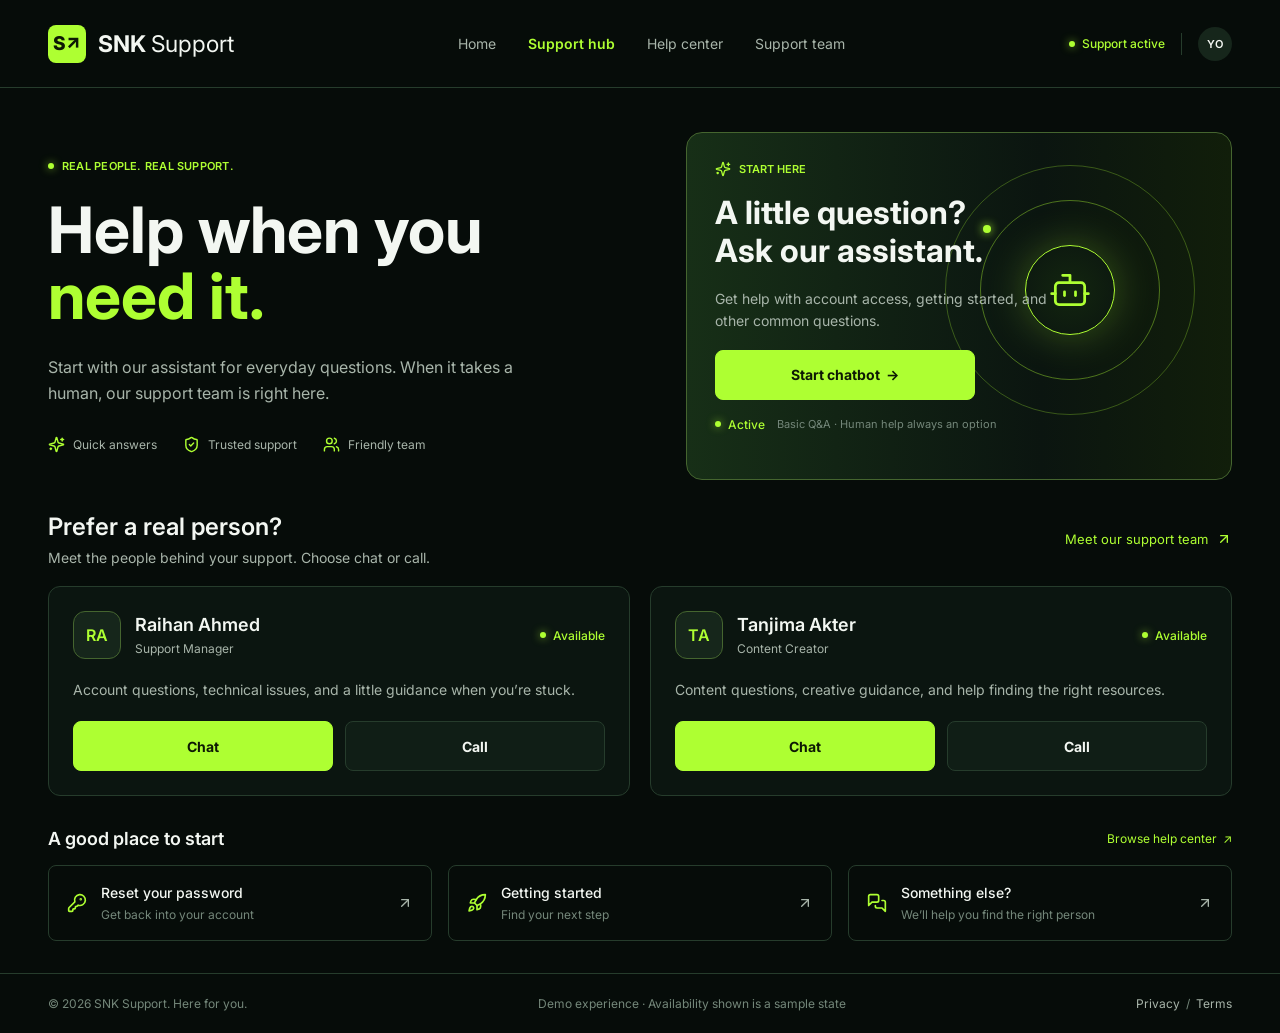
==== index.html @ 433d03e3 "Create index.html" ====
<!DOCTYPE html>
<html lang="en">
<head>
<meta charset="UTF-8">
<meta name="viewport" content="width=device-width, initial-scale=1">
<title>SNK Support · Help when you need it</title>
<meta name="description" content="SNK Support: quick answers from our assistant, real people when you need them.">
<link rel="icon" href="data:image/svg+xml,%3Csvg xmlns='http://www.w3.org/2000/svg' viewBox='0 0 100 100'%3E%3Crect width='100' height='100' rx='22' fill='%23aeff32'/%3E%3Ctext x='50' y='66' font-size='54' font-weight='800' text-anchor='middle' fill='%230d1904' font-family='Arial'%3ES%3C/text%3E%3C/svg%3E">
<link rel="preconnect" href="https://fonts.googleapis.com">
<link rel="preconnect" href="https://fonts.gstatic.com" crossorigin>
<link href="https://fonts.googleapis.com/css2?family=Inter:wght@400;500;600;700;800&display=swap" rel="stylesheet">

<style>
:root{
  --bg:#060c09; --panel:#0b1510; --panel2:#101e16; --avatar:#16261b;
  --line:#263c2c; --line-accent:#45652f; --lime:#aeff32; --lime-bg:#192d0c;
  --text:#f3f7f2; --muted:#a8b5aa; --dim:#74877a; --btn-text:#0d1904;
  --r-sm:8px; --r-md:12px;
}
*{box-sizing:border-box;margin:0;padding:0}
html{scroll-behavior:smooth}
body{background:var(--bg);color:var(--text);font-family:'Inter',system-ui,-apple-system,'Segoe UI',Roboto,sans-serif;-webkit-font-smoothing:antialiased;min-height:100vh;display:flex;flex-direction:column}
button{font:inherit;color:inherit;cursor:pointer;border:0;background:none}
a{color:inherit;text-decoration:none}
.icon{width:1em;height:1em;stroke:currentColor;fill:none;stroke-width:2;stroke-linecap:round;stroke-linejoin:round;flex-shrink:0}

/* ---------- Navigation ---------- */
.nav{height:88px;border-bottom:1px solid var(--line);display:flex;align-items:center;justify-content:space-between;padding:0 48px;gap:16px;position:sticky;top:0;background:var(--bg);z-index:20}
.brand{display:flex;align-items:center;gap:12px}
.brand-mark{width:38px;height:38px;border-radius:8px;background:var(--lime);color:var(--btn-text);font-weight:800;font-size:19px;display:flex;align-items:center;justify-content:center}
.brand-word{font-size:23px;font-weight:700;white-space:nowrap}
.brand-word span{font-weight:400}
.nav-links{display:flex;gap:32px;font-size:14px;color:var(--muted)}
.nav-links a{cursor:pointer;transition:color .15s}
.nav-links a:hover{color:var(--text)}
.nav-links a.active{color:var(--lime);font-weight:600}
.session{display:flex;align-items:center;gap:16px}
.status{display:inline-flex;align-items:center;gap:7px;color:var(--lime);font-size:12px;font-weight:500;white-space:nowrap}
.dot{width:6px;height:6px;border-radius:50%;background:var(--lime);box-shadow:0 0 8px rgba(174,255,50,.7);flex-shrink:0}
.divider-v{width:1px;height:22px;background:var(--line)}
.me{width:34px;height:34px;border-radius:50%;background:var(--avatar);font-size:11px;font-weight:600;display:flex;align-items:center;justify-content:center}

/* ---------- Layout ---------- */
main{flex:1}
.page{display:none}
.page.active{display:block;animation:fade .25s ease}
@keyframes fade{from{opacity:0;transform:translateY(6px)}to{opacity:1;transform:none}}
.wrap{padding:44px 48px 32px;max-width:1440px;margin:0 auto}
.wrap.tight{padding-top:32px}

/* ---------- Buttons ---------- */
.btn{height:50px;border-radius:var(--r-sm);border:1px solid var(--line);background:var(--panel2);color:var(--text);font-weight:700;font-size:14px;padding:0 16px;display:inline-flex;align-items:center;justify-content:center;gap:6px;transition:transform .12s,filter .15s,border-color .15s}
.btn:hover{filter:brightness(1.12);border-color:var(--line-accent)}
.btn:active{transform:scale(.98)}
.btn.primary{background:var(--lime);border-color:var(--lime);color:var(--btn-text)}
.btn.primary:hover{filter:brightness(1.06)}
.btn.sm{height:44px}
.btn.block{width:100%}

/* ---------- Hub ---------- */
.hero{display:flex;gap:48px;align-items:center}
.welcome{width:590px;flex-shrink:0;display:flex;flex-direction:column;gap:24px}
.eyebrow{display:flex;gap:8px;align-items:center;color:var(--lime);font-size:11px;font-weight:600;letter-spacing:.02em}
.headline{font-size:64px;font-weight:700;line-height:1.04}
.headline em{font-style:normal;color:var(--lime);display:block}
.lead{color:var(--muted);font-size:16px;line-height:1.65;max-width:520px}
.principles{display:flex;gap:26px;padding-top:6px;flex-wrap:wrap}
.principle{display:flex;align-items:center;gap:8px;color:var(--muted);font-size:12px}
.principle .icon{font-size:17px;color:var(--lime)}
.bot-card{flex:1;min-width:0;height:348px;border:1px solid var(--line-accent);border-radius:16px;padding:28px;position:relative;overflow:hidden;display:flex;flex-direction:column;gap:17px;background:linear-gradient(90deg,#172f17 0%,#0b1510 65%,#111e0a 100%)}
.bot-card>*:not(.orbit){position:relative;z-index:1}
.chip{display:flex;align-items:center;gap:8px;color:var(--lime);font-size:11px;font-weight:600}
.chip .icon{font-size:16px}
.bot-card h2{font-size:32px;line-height:1.2;font-weight:700;max-width:365px}
.bot-card p.d{color:var(--muted);font-size:14px;line-height:1.6;max-width:350px}
.bot-card .btn{width:260px}
.bot-status{display:flex;gap:12px;align-items:center;font-size:11px;color:var(--dim)}
.orbit{position:absolute;right:36px;top:32px;width:250px;height:250px;pointer-events:none}
.orbit i{position:absolute;border-radius:50%;border:1px solid rgba(174,255,50,.28)}
.orbit .h1{inset:0}
.orbit .h2{inset:35px;border-color:rgba(174,255,50,.4)}
.orbit .core{inset:80px;border:1.5px solid var(--lime);background:radial-gradient(circle,#13260f,#0b1510);box-shadow:0 0 40px rgba(174,255,50,.28);display:flex;align-items:center;justify-content:center;color:var(--lime);font-size:44px}
.orbit .sig{width:8px;height:8px;left:38px;top:60px;background:var(--lime);border:0;box-shadow:0 0 10px var(--lime);animation:pulse 2.4s infinite}
@keyframes pulse{50%{opacity:.35}}
.section{margin-top:32px;display:flex;flex-direction:column;gap:20px}
.sec-head{display:flex;justify-content:space-between;align-items:center;gap:12px;flex-wrap:wrap}
.sec-head h3{font-size:24px;font-weight:600}
.sec-head p{color:var(--muted);font-size:14px;margin-top:8px}
.link{color:var(--lime);font-size:13px;display:inline-flex;gap:8px;align-items:center;cursor:pointer}
.link:hover{text-decoration:underline}
.link .icon{font-size:16px}
.grid2{display:grid;grid-template-columns:1fr 1fr;gap:20px}
.card{background:var(--panel);border:1px solid var(--line);border-radius:var(--r-md)}
.hub-member{padding:24px;display:flex;flex-direction:column;gap:20px}
.m-id{display:flex;align-items:center;gap:14px}
.av{width:48px;height:48px;border-radius:12px;background:var(--avatar);border:1px solid var(--line-accent);color:var(--lime);font-weight:600;font-size:16px;display:flex;align-items:center;justify-content:center;flex-shrink:0}
.m-id .n{flex:1;min-width:0}
.m-id .n b{display:block;font-size:18px;font-weight:600}
.m-id .n span{display:block;color:var(--muted);font-size:12px;margin-top:6px}
.hub-member p{color:var(--muted);font-size:14px;line-height:1.6}
.two{display:flex;gap:12px}
.two .btn{flex:1}
.shortcuts{display:grid;grid-template-columns:repeat(3,1fr);gap:16px}
.shortcut{border:1px solid var(--line);border-radius:8px;padding:18px;display:flex;align-items:center;gap:14px;text-align:left;transition:border-color .15s,background .15s}
.shortcut:hover{border-color:var(--line-accent);background:var(--panel)}
.shortcut>.icon:first-child{font-size:20px;color:var(--lime)}
.shortcut .t{flex:1;min-width:0}
.shortcut .t b{display:block;font-size:14px;font-weight:500}
.shortcut .t span{display:block;color:var(--dim);font-size:12px;margin-top:6px}
.shortcut>.icon:last-child{font-size:16px;color:var(--muted)}

/* ---------- Workspace pages (chat / handoff) ---------- */
.page-head{display:flex;justify-content:space-between;align-items:center;gap:16px;flex-wrap:wrap;margin-bottom:24px}
.page-head h1{font-size:36px;font-weight:700}
.page-head p{color:var(--muted);font-size:14px;margin-top:10px}
.crumb{font-size:12px;color:var(--dim);display:flex;gap:10px}
.crumb b{font-weight:400;color:var(--lime)}
.crumb a{cursor:pointer}
.workspace{display:grid;grid-template-columns:228px minmax(0,1fr) 280px;gap:20px;align-items:start}
.side{height:690px;padding:20px;display:flex;flex-direction:column;gap:24px}
.back{display:flex;align-items:center;gap:9px;color:var(--muted);font-size:13px;cursor:pointer}
.back .icon{font-size:16px}
.back:hover{color:var(--text)}
.label{font-size:11px;color:var(--dim);letter-spacing:.02em}
.sess{display:flex;flex-direction:column;gap:14px}
.sel{background:var(--lime-bg);border:1px solid var(--line-accent);border-radius:8px;padding:14px;display:flex;flex-direction:column;gap:7px}
.sel b{font-size:14px;font-weight:600}
.sel span{color:var(--lime);font-size:12px}
.sess small{font-size:12px;color:var(--dim)}
.hr{height:1px;background:var(--line)}
.stages{display:flex;flex-direction:column;gap:20px}
.stage{display:flex;align-items:center;gap:12px}
.stage>.icon{font-size:20px;color:var(--lime)}
.stage b{display:block;font-size:13px;font-weight:400}
.stage span{display:block;font-size:11px;color:var(--dim);margin-top:5px}
.safe{margin-top:auto;display:flex;flex-direction:column;gap:10px}
.safe .icon{font-size:20px;color:var(--lime)}
.safe b{font-size:13px;font-weight:500}
.safe p{font-size:12px;line-height:1.6;color:var(--muted)}
.convo{height:690px;display:flex;flex-direction:column;overflow:hidden}
.c-head{height:76px;border-bottom:1px solid var(--line);display:flex;align-items:center;gap:12px;padding:0 24px;flex-shrink:0}
.c-av{width:40px;height:40px;border-radius:10px;background:var(--lime-bg);display:flex;align-items:center;justify-content:center;color:var(--lime);font-size:23px;flex-shrink:0}
.c-av.person{background:var(--avatar);border:1px solid var(--line-accent);border-radius:12px;font-size:13px;font-weight:600}
.c-id{flex:1;min-width:0}
.c-id b{display:block;font-size:16px;font-weight:600}
.c-id span{display:block;font-size:12px;color:var(--muted);margin-top:5px}
.c-head .btn{height:50px;width:80px}
.history{flex:1;overflow-y:auto;padding:24px;display:flex;flex-direction:column;gap:20px;scrollbar-width:thin;scrollbar-color:var(--line) transparent}
.day{text-align:center;font-size:11px;color:var(--dim)}
.row{display:flex;flex-direction:column;gap:7px;align-items:flex-start;animation:fade .25s ease}
.row.me-row{align-items:flex-end}
.meta{display:flex;gap:8px;font-size:11px}
.meta b{font-weight:600;color:var(--lime)}
.me-row .meta b{color:var(--muted)}
.meta span{color:var(--dim)}
.bubble{background:var(--panel2);padding:16px;border-radius:2px 12px 12px 12px;font-size:14px;line-height:1.65;max-width:530px;white-space:pre-line}
.me-row .bubble{background:var(--avatar);border-radius:12px 2px 12px 12px;max-width:420px}
.feedback{display:flex;align-items:center;gap:10px;font-size:12px;color:var(--dim);flex-wrap:wrap}
.thumb{border:1px solid var(--line);border-radius:6px;padding:6px 10px;display:inline-flex;gap:6px;align-items:center;color:var(--muted);font-size:11px;transition:border-color .15s,color .15s}
.thumb .icon{font-size:13px}
.thumb:hover,.thumb.on{border-color:var(--lime);color:var(--lime)}
.feedback .more{color:var(--lime);cursor:pointer}
.handoff-ok{background:var(--lime-bg);border:1px solid var(--line-accent);border-radius:8px;padding:12px;display:flex;align-items:center;gap:9px;color:var(--lime);font-size:12px;line-height:1.5}
.handoff-ok .icon{font-size:17px}
.handoff-ok span{flex:1}
.handoff-ok small{font-size:10px;color:var(--dim)}
.composer{border-top:1px solid var(--line);padding:20px;display:flex;flex-direction:column;gap:10px;flex-shrink:0}
.input{height:54px;background:var(--bg);border:1px solid var(--line);border-radius:8px;display:flex;align-items:center;gap:12px;padding:0 10px 0 14px;transition:border-color .15s}
.input:focus-within{border-color:var(--line-accent)}
.input>.icon{font-size:19px;color:var(--muted)}
.input input{flex:1;min-width:0;background:none;border:0;outline:0;color:var(--text);font:inherit;font-size:13px}
.input input::placeholder{color:var(--dim)}
.send{width:34px;height:34px;border-radius:6px;background:var(--lime);color:var(--btn-text);display:flex;align-items:center;justify-content:center;font-size:18px;transition:filter .15s}
.send:hover{filter:brightness(1.08)}
.composer small{font-size:11px;color:var(--dim)}
.rail{display:flex;flex-direction:column;gap:20px}
.panel{padding:22px;display:flex;flex-direction:column;gap:18px}
.panel h4{display:flex;align-items:center;gap:8px;font-size:16px;font-weight:600}
.panel h4 .icon{font-size:18px;color:var(--lime)}
.panel .sub{font-size:12px;line-height:1.6;color:var(--muted)}
.sq{background:var(--panel2);border:1px solid var(--line);border-radius:8px;padding:12px;display:flex;gap:10px;align-items:flex-start;font-size:12px;line-height:1.5;text-align:left;width:100%;transition:border-color .15s}
.sq:hover{border-color:var(--line-accent)}
.sq span{flex:1}
.sq .icon{font-size:14px;color:var(--lime);margin-top:2px}
.invite{background:var(--lime-bg);border-color:var(--line-accent);gap:16px}
.invite>.icon{font-size:24px;color:var(--lime)}
.invite h5{font-size:20px;font-weight:600;line-height:1.2}
.invite p{font-size:13px;line-height:1.6;color:var(--muted)}
.person-card{border-color:var(--line-accent)}
.pc-top{display:flex;justify-content:space-between;align-items:flex-start}
.pc-top .icon{font-size:16px;color:var(--lime)}
.av.big{width:60px;height:60px;font-size:20px}
.person-card h5{font-size:20px;font-weight:600}
.person-card .r{font-size:13px;color:var(--muted);margin-top:6px}
.note{font-size:11px;line-height:1.6;color:var(--dim)}
.ctx-item .label{margin-bottom:8px;display:block}
.ctx-item b{font-size:13px;font-weight:400}
.ctx-item p{font-size:12px;line-height:1.6;color:var(--muted)}

/* ---------- Team page ---------- */
.team-intro{display:flex;justify-content:space-between;gap:24px;align-items:center;flex-wrap:wrap}
.team-intro h1{font-size:36px;font-weight:700;margin:10px 0}
.team-intro p.s{font-size:14px;color:var(--muted)}
.web-opt{display:flex;flex-direction:column;align-items:flex-end;gap:8px}
.web-opt .btn{width:176px}
.route-bar{margin-top:24px;background:var(--panel);border:1px solid var(--line);border-radius:8px;min-height:62px;padding:12px 18px;display:flex;align-items:center;justify-content:space-between;gap:16px;flex-wrap:wrap}
.route{display:flex;align-items:center;gap:12px;font-size:13px;flex-wrap:wrap}
.route>.icon{font-size:22px;color:var(--lime)}
.route a{color:var(--lime);font-size:12px;cursor:pointer}
.route a:hover{text-decoration:underline}
.route-bar small{font-size:11px;color:var(--dim)}
.dir-head{display:flex;justify-content:space-between;align-items:center;gap:12px;flex-wrap:wrap;margin:32px 0 20px}
.dir-head h2{font-size:20px;font-weight:600;display:flex;align-items:center;gap:12px}
.count{background:var(--panel2);color:var(--muted);font-size:11px;font-weight:400;border-radius:8px;padding:4px 9px}
.dir-head small{font-size:12px;color:var(--dim)}
.team-grid{display:grid;grid-template-columns:repeat(3,1fr);gap:20px}
.tm{padding:20px;display:flex;flex-direction:column;gap:16px}
.tm-id{display:flex;align-items:center;gap:16px}
.crop{width:100px;height:104px;border-radius:8px;overflow:hidden;position:relative;flex-shrink:0;background:var(--avatar);border:1px solid var(--line-accent);display:flex;align-items:center;justify-content:center;color:var(--lime);font-size:26px;font-weight:600}
.crop img{position:absolute;max-width:none;object-fit:cover}
.tm-d{flex:1;min-width:0;display:flex;flex-direction:column;gap:8px}
.tm-d b{font-size:18px;font-weight:600}
.tm-d .r{font-size:13px;color:var(--muted);line-height:1.4}
.tm p.b{font-size:13px;line-height:1.6;color:var(--muted);min-height:63px}
.assist{background:var(--lime-bg);border-color:var(--line-accent);padding:24px}
.assist-top{display:flex;justify-content:space-between;align-items:center}
.assist-top>.icon{font-size:30px;color:var(--lime)}
.assist h3{font-size:24px;font-weight:600}
.assist p{font-size:13px;line-height:1.6;color:var(--muted)}
.assist .note{font-size:11px;line-height:1.5}

/* ---------- Footer & toast ---------- */
footer{border-top:1px solid var(--line);padding:22px 48px;display:flex;justify-content:space-between;gap:16px;flex-wrap:wrap;font-size:12px;color:var(--dim)}
footer a{color:var(--muted)}
.toast{position:fixed;left:50%;bottom:28px;transform:translate(-50%,20px);background:var(--panel2);border:1px solid var(--line-accent);color:var(--text);padding:12px 18px;border-radius:10px;font-size:13px;opacity:0;pointer-events:none;transition:.25s;z-index:50;max-width:92vw;text-align:center}
.toast.show{opacity:1;transform:translate(-50%,0)}

/* ---------- Responsive ---------- */
@media (max-width:1200px){
  .workspace{grid-template-columns:minmax(0,1fr) 280px}
  .workspace .side{display:none}
  .headline{font-size:54px}
  .welcome{width:50%}
}
@media (max-width:1000px){
  .nav,.wrap,footer{padding-left:24px;padding-right:24px}
  .nav-links{display:none}
  .hero{flex-direction:column;align-items:stretch}
  .welcome{width:100%}
  .bot-card{height:auto;min-height:348px}
  .grid2{grid-template-columns:1fr}
  .shortcuts{grid-template-columns:1fr}
  .workspace{grid-template-columns:1fr}
  .team-grid{grid-template-columns:1fr 1fr}
  footer{justify-content:center;text-align:center}
}
@media (max-width:700px){
  .nav{height:72px}
  .status.hide-s{display:none}
  .divider-v{display:none}
  .headline{font-size:42px}
  .bot-card h2{font-size:26px}
  .orbit{display:none}
  .bot-card .btn{width:100%}
  .page-head h1,.team-intro h1{font-size:28px}
  .team-grid{grid-template-columns:1fr}
  .convo{height:620px}
  .web-opt{align-items:flex-start}
  .bubble,.me-row .bubble{max-width:100%}
}
</style>
</head>
<body>

<!-- ============ ICON SPRITE (Lucide-style) ============ -->
<svg width="0" height="0" style="position:absolute" aria-hidden="true">
  <symbol id="i-sparkles" viewBox="0 0 24 24"><path d="M9.937 15.5A2 2 0 0 0 8.5 14.063l-6.135-1.582a.5.5 0 0 1 0-.962L8.5 9.936A2 2 0 0 0 9.937 8.5l1.582-6.135a.5.5 0 0 1 .963 0L14.063 8.5A2 2 0 0 0 15.5 9.937l6.135 1.581a.5.5 0 0 1 0 .964L15.5 14.063a2 2 0 0 0-1.437 1.437l-1.582 6.135a.5.5 0 0 1-.963 0z"/><path d="M20 3v4"/><path d="M22 5h-4"/><path d="M4 17v2"/><path d="M5 18H3"/></symbol>
  <symbol id="i-shield" viewBox="0 0 24 24"><path d="M20 13c0 5-3.5 7.5-7.66 8.95a1 1 0 0 1-.67-.01C7.5 20.5 4 18 4 13V6a1 1 0 0 1 1-1c2 0 4.5-1.2 6.24-2.72a1.17 1.17 0 0 1 1.52 0C14.51 3.81 17 5 19 5a1 1 0 0 1 1 1z"/><path d="m9 12 2 2 4-4"/></symbol>
  <symbol id="i-users" viewBox="0 0 24 24"><path d="M16 21v-2a4 4 0 0 0-4-4H6a4 4 0 0 0-4 4v2"/><circle cx="9" cy="7" r="4"/><path d="M22 21v-2a4 4 0 0 0-3-3.87"/><path d="M16 3.13a4 4 0 0 1 0 7.75"/></symbol>
  <symbol id="i-bot" viewBox="0 0 24 24"><path d="M12 8V4H8"/><rect width="16" height="12" x="4" y="8" rx="2"/><path d="M2 14h2"/><path d="M20 14h2"/><path d="M15 13v2"/><path d="M9 13v2"/></symbol>
  <symbol id="i-up-right" viewBox="0 0 24 24"><path d="M7 7h10v10"/><path d="M7 17 17 7"/></symbol>
  <symbol id="i-key" viewBox="0 0 24 24"><path d="M2.586 17.414A2 2 0 0 0 2 18.828V21a1 1 0 0 0 1 1h3a1 1 0 0 0 1-1v-1a1 1 0 0 1 1-1h1a1 1 0 0 0 1-1v-1a1 1 0 0 1 1-1h.172a2 2 0 0 0 1.414-.586l.814-.814a6.5 6.5 0 1 0-4-4z"/><circle cx="16.5" cy="7.5" r=".5" fill="currentColor"/></symbol>
  <symbol id="i-rocket" viewBox="0 0 24 24"><path d="M4.5 16.5c-1.5 1.26-2 5-2 5s3.74-.5 5-2c.71-.84.7-2.13-.09-2.91a2.18 2.18 0 0 0-2.91-.09z"/><path d="m12 15-3-3a22 22 0 0 1 2-3.95A12.88 12.88 0 0 1 22 2c0 2.72-.78 7.5-6 11a22.35 22.35 0 0 1-4 2z"/><path d="M9 12H4s.55-3.03 2-4c1.62-1.08 5 0 5 0"/><path d="M12 15v5s3.03-.55 4-2c1.08-1.62 0-5 0-5"/></symbol>
  <symbol id="i-msgs" viewBox="0 0 24 24"><path d="M14 9a2 2 0 0 1-2 2H6l-4 4V4a2 2 0 0 1 2-2h8a2 2 0 0 1 2 2z"/><path d="M18 9h2a2 2 0 0 1 2 2v11l-4-4h-6a2 2 0 0 1-2-2v-1"/></symbol>
  <symbol id="i-left" viewBox="0 0 24 24"><path d="m12 19-7-7 7-7"/><path d="M19 12H5"/></symbol>
  <symbol id="i-thumb" viewBox="0 0 24 24"><path d="M7 10v12"/><path d="M15 5.88 14 10h5.83a2 2 0 0 1 1.92 2.56l-2.33 8A2 2 0 0 1 17.5 22H4a2 2 0 0 1-2-2v-8a2 2 0 0 1 2-2h2.76a2 2 0 0 0 1.79-1.11L12 2a3.13 3.13 0 0 1 3 3.88Z"/></symbol>
  <symbol id="i-clip" viewBox="0 0 24 24"><path d="m21.44 11.05-9.19 9.19a6 6 0 0 1-8.49-8.49l8.57-8.57A4 4 0 1 1 18 8.84l-8.59 8.57a2 2 0 0 1-2.83-2.83l8.49-8.48"/></symbol>
  <symbol id="i-up" viewBox="0 0 24 24"><path d="m5 12 7-7 7 7"/><path d="M12 19V5"/></symbol>
  <symbol id="i-headset" viewBox="0 0 24 24"><path d="M3 11h3a2 2 0 0 1 2 2v3a2 2 0 0 1-2 2H5a2 2 0 0 1-2-2v-5Zm0 0a9 9 0 1 1 18 0m0 0v5a2 2 0 0 1-2 2h-1a2 2 0 0 1-2-2v-3a2 2 0 0 1 2-2h3Z"/><path d="M21 16v2a4 4 0 0 1-4 4h-5"/></symbol>
  <symbol id="i-checks" viewBox="0 0 24 24"><path d="M18 6 7 17l-5-5"/><path d="m22 10-7.5 7.5L13 16"/></symbol>
  <symbol id="i-badge" viewBox="0 0 24 24"><path d="M3.85 8.62a4 4 0 0 1 4.78-4.77 4 4 0 0 1 6.74 0 4 4 0 0 1 4.78 4.78 4 4 0 0 1 0 6.74 4 4 0 0 1-4.77 4.78 4 4 0 0 1-6.75 0 4 4 0 0 1-4.78-4.77 4 4 0 0 1 0-6.76Z"/><path d="m9 12 2 2 4-4"/></symbol>
  <symbol id="i-clipboard" viewBox="0 0 24 24"><rect width="8" height="4" x="8" y="2" rx="1" ry="1"/><path d="M16 4h2a2 2 0 0 1 2 2v14a2 2 0 0 1-2 2H6a2 2 0 0 1-2-2V6a2 2 0 0 1 2-2h2"/><path d="m9 14 2 2 4-4"/></symbol>
</svg>

<!-- ============ NAVIGATION ============ -->
<header class="nav">
  <a class="brand" href="#hub" aria-label="SNK Support home">
    <div class="brand-mark">S↗</div>
    <div class="brand-word">SNK <span>Support</span></div>
  </a>
  <nav class="nav-links" aria-label="Main">
    <a href="#hub" data-nav="home">Home</a>
    <a href="#hub" data-nav="hub">Support hub</a>
    <a data-soon="Help center is coming soon">Help center</a>
    <a href="#team" data-nav="team">Support team</a>
  </nav>
  <div class="session">
    <span class="status hide-s"><i class="dot"></i>Support active</span>
    <div class="divider-v"></div>
    <div class="me" title="You">YO</div>
  </div>
</header>

<main>

<!-- ============ PAGE 1 · SUPPORT HUB ============ -->
<section class="page" id="page-hub">
  <div class="wrap">
    <div class="hero">
      <div class="welcome">
        <div class="eyebrow"><i class="dot"></i>REAL PEOPLE. REAL SUPPORT.</div>
        <h1 class="headline">Help when you <em>need it.</em></h1>
        <p class="lead">Start with our assistant for everyday questions. When it takes a human, our support team is right here.</p>
        <div class="principles">
          <div class="principle"><svg class="icon"><use href="#i-sparkles"/></svg>Quick answers</div>
          <div class="principle"><svg class="icon"><use href="#i-shield"/></svg>Trusted support</div>
          <div class="principle"><svg class="icon"><use href="#i-users"/></svg>Friendly team</div>
        </div>
      </div>

      <div class="bot-card">
        <div class="orbit"><i class="h1"></i><i class="h2"></i><i class="core"><svg class="icon" style="stroke-width:1.5"><use href="#i-bot"/></svg></i><i class="sig"></i></div>
        <div class="chip"><svg class="icon"><use href="#i-sparkles"/></svg>START HERE</div>
        <h2>A little question?<br>Ask our assistant.</h2>
        <p class="d">Get help with account access, getting started, and other common questions.</p>
        <button class="btn primary" data-go="chat">Start chatbot &nbsp;→</button>
        <div class="bot-status"><span class="status"><i class="dot"></i>Active</span><span>Basic Q&amp;A · Human help always an option</span></div>
      </div>
    </div>

    <div class="section">
      <div class="sec-head">
        <div><h3>Prefer a real person?</h3><p>Meet the people behind your support. Choose chat or call.</p></div>
        <a class="link" href="#team">Meet our support team <svg class="icon"><use href="#i-up-right"/></svg></a>
      </div>
      <div class="grid2" id="hub-members"></div>
    </div>

    <div class="section" style="gap:16px">
      <div class="sec-head">
        <h3 style="font-size:18px">A good place to start</h3>
        <a class="link" style="font-size:12px" data-soon="Help center is coming soon">Browse help center &nbsp;↗</a>
      </div>
      <div class="shortcuts">
        <button class="shortcut" data-ask="How do I reset my password?"><svg class="icon"><use href="#i-key"/></svg><div class="t"><b>Reset your password</b><span>Get back into your account</span></div><svg class="icon"><use href="#i-up-right"/></svg></button>
        <button class="shortcut" data-ask="How do I get started?"><svg class="icon"><use href="#i-rocket"/></svg><div class="t"><b>Getting started</b><span>Find your next step</span></div><svg class="icon"><use href="#i-up-right"/></svg></button>
        <button class="shortcut" data-human="raihan"><svg class="icon"><use href="#i-msgs"/></svg><div class="t"><b>Something else?</b><span>We’ll help you find the right person</span></div><svg class="icon"><use href="#i-up-right"/></svg></button>
      </div>
    </div>
  </div>
</section>

<!-- ============ PAGE 2 · CHATBOT Q&A ============ -->
<section class="page" id="page-chat">
  <div class="wrap tight">
    <div class="page-head">
      <div><h1>Let’s get you unstuck.</h1><p>Start with a question. Switch to a person whenever you need.</p></div>
      <div class="crumb"><a href="#hub">Support hub</a><span>/</span><b>Chatbot support</b></div>
    </div>
    <div class="workspace">
      <aside class="card side">
        <a class="back" href="#hub"><svg class="icon"><use href="#i-left"/></svg>Support hub</a>
        <div class="sess">
          <span class="label">YOUR CONVERSATION</span>
          <div class="sel"><b>Account access</b><span>SNK Assistant</span></div>
          <small>Session SNK-1042</small>
        </div>
        <div class="hr"></div>
        <div class="stages">
          <div class="stage"><svg class="icon"><use href="#i-bot"/></svg><div><b>Basic Q&amp;A</b><span>Active</span></div></div>
          <div class="stage"><svg class="icon" style="color:var(--muted)"><use href="#i-users"/></svg><div><b>Human support</b><span>When you need it</span></div></div>
        </div>
        <div class="safe"><svg class="icon"><use href="#i-shield"/></svg><b>A safe place to ask</b><p>Never share your password or verification codes in chat.</p></div>
      </aside>

      <div class="card convo">
        <div class="c-head">
          <div class="c-av"><svg class="icon"><use href="#i-bot"/></svg></div>
          <div class="c-id"><b>SNK Assistant</b><span>Basic Q&amp;A support</span></div>
          <span class="status"><i class="dot"></i>Active</span>
        </div>
        <div class="history" id="bot-history">
          <div class="day">Today · Sample conversation</div>
          <div class="row"><div class="meta"><b>SNK Assistant</b><span>10:24</span></div><div class="bubble">Hi! I can help with common SNK questions. What would you like to know?</div></div>
          <div class="row me-row"><div class="meta"><b>You</b><span>10:24</span></div><div class="bubble">How do I reset my password?</div></div>
          <div class="row"><div class="meta"><b>SNK Assistant</b><span>10:24</span></div><div class="bubble">On the sign-in page, select “Forgot password?”. Enter the email linked to your account, then open the reset link in your inbox.

Can’t find it? Check your spam folder and make sure you used the right email.</div></div>
          <div class="feedback" id="bot-feedback">Was this helpful?
            <button class="thumb" id="thumb-yes"><svg class="icon"><use href="#i-thumb"/></svg><span>Yes</span></button>
            <a class="more" data-human="raihan">I still need help →</a>
          </div>
        </div>
        <form class="composer" id="bot-form" autocomplete="off">
          <div class="input">
            <svg class="icon"><use href="#i-clip"/></svg>
            <input id="bot-input" type="text" placeholder="Ask a question about your account…" aria-label="Your question">
            <button class="send" type="submit" aria-label="Send"><svg class="icon"><use href="#i-up"/></svg></button>
          </div>
          <small>SNK Assistant answers common questions. For anything else, talk to a person.</small>
        </form>
      </div>

      <div class="rail">
        <div class="card panel">
          <h4><svg class="icon"><use href="#i-sparkles"/></svg>Common questions</h4>
          <p class="sub">Choose a question to keep going.</p>
          <button class="sq" data-q="How do I get started?"><span>How do I get started?</span><svg class="icon"><use href="#i-up-right"/></svg></button>
          <button class="sq" data-q="Where can I update my profile?"><span>Where can I update my profile?</span><svg class="icon"><use href="#i-up-right"/></svg></button>
          <button class="sq" data-q="How do I contact support?"><span>How do I contact support?</span><svg class="icon"><use href="#i-up-right"/></svg></button>
          <button class="sq" data-q="I didn’t get the reset email."><span>I didn’t get the reset email.</span><svg class="icon"><use href="#i-up-right"/></svg></button>
        </div>
        <div class="card panel invite">
          <svg class="icon"><use href="#i-headset"/></svg>
          <h5>Not the answer<br>you need?</h5>
          <p>A real person can pick up where this conversation leaves off.</p>
          <button class="btn primary block" data-human="raihan">Talk to a person &nbsp;→</button>
          <span class="status"><i class="dot"></i>Team available · sample</span>
        </div>
      </div>
    </div>
  </div>
</section>

<!-- ============ PAGE 3 · HUMAN HANDOFF ============ -->
<section class="page" id="page-handoff">
  <div class="wrap tight">
    <div class="page-head">
      <div><h1>A real person. Right here.</h1><p>Your question goes with you. No need to start over.</p></div>
      <div class="crumb"><a href="#hub">Support hub</a><span>/</span><b>Human support</b></div>
    </div>
    <div class="workspace">
      <aside class="card side">
        <a class="back" href="#hub"><svg class="icon"><use href="#i-left"/></svg>Support hub</a>
        <div class="sess">
          <span class="label">YOUR CONVERSATION</span>
          <div class="sel"><b>Account access</b><span>Human support</span></div>
          <small>Session SNK-1042</small>
        </div>
        <div class="hr"></div>
        <div class="stages">
          <div class="stage"><svg class="icon" style="color:var(--muted)"><use href="#i-bot"/></svg><div><b>Basic Q&amp;A</b><span>Completed</span></div></div>
          <div class="stage"><svg class="icon"><use href="#i-users"/></svg><div><b>Human support</b><span>Connected</span></div></div>
        </div>
        <div class="safe"><svg class="icon"><use href="#i-shield"/></svg><b>A safe place to ask</b><p>Never share your password or verification codes in chat.</p></div>
      </aside>

      <div class="card convo">
        <div class="c-head">
          <div class="c-av person" id="h-av">RA</div>
          <div class="c-id"><b id="h-name">Raihan Ahmed</b><span id="h-role">Support Manager</span></div>
          <span class="status"><i class="dot"></i>Chat active</span>
          <button class="btn" id="h-call-top">Call</button>
        </div>
        <div class="history" id="human-history">
          <div class="day">Today · Sample conversation</div>
          <div class="row me-row"><div class="meta"><b>You</b><span>10:26</span></div><div class="bubble">I no longer have access to my old email. How can I recover my account?</div></div>
          <div class="row"><div class="meta"><b>SNK Assistant</b><span>10:26</span></div><div class="bubble">This isn’t covered by my basic Q&amp;A. I’ll share our conversation with a support team member who can help.</div></div>
          <div class="handoff-ok"><svg class="icon"><use href="#i-checks"/></svg><span id="h-connected">Connected to Raihan · Conversation context shared</span><small>10:27</small></div>
          <div class="row"><div class="meta"><b id="h-name2">Raihan Ahmed</b><span>10:27</span></div><div class="bubble">Hi! I’ve read your question about the old email. Do you still have access to your account on any device? Please don’t send passwords or codes.</div></div>
        </div>
        <form class="composer" id="human-form" autocomplete="off">
          <div class="input">
            <svg class="icon"><use href="#i-clip"/></svg>
            <input id="human-input" type="text" placeholder="Message Raihan…" aria-label="Your message">
            <button class="send" type="submit" aria-label="Send"><svg class="icon"><use href="#i-up"/></svg></button>
          </div>
          <small id="h-shared">Your conversation context has been shared with Raihan.</small>
        </form>
      </div>

      <div class="rail">
        <div class="card panel person-card">
          <div class="pc-top"><span class="label">YOUR SUPPORT PERSON</span><svg class="icon"><use href="#i-badge"/></svg></div>
          <div class="av big" id="s-av">RA</div>
          <div><h5 id="s-name">Raihan Ahmed</h5><div class="r" id="s-role">Support Manager</div></div>
          <span class="status"><i class="dot"></i>Available · sample state</span>
          <div class="two">
            <button class="btn primary" id="s-chat">Chat</button>
            <button class="btn" id="s-call">Call</button>
          </div>
          <p class="note">Prefer to speak? Choose Call to continue with human support.</p>
        </div>
        <div class="card panel">
          <h4><svg class="icon"><use href="#i-clipboard"/></svg>Context carried over</h4>
          <div class="ctx-item"><span class="label">TOPIC</span><b>Account recovery</b></div>
          <div class="ctx-item"><span class="label">QUESTION</span><p>Recover account without access to the original email.</p></div>
          <div class="hr"></div>
          <p class="sub" id="s-shared">Outside basic Q&amp;A. The assistant shared the chat and your question with Raihan.</p>
          <a class="link" style="font-size:12px" id="s-earlier">View earlier messages &nbsp;↗</a>
        </div>
      </div>
    </div>
  </div>
</section>

<!-- ============ PAGE 4 · SUPPORT TEAM ============ -->
<section class="page" id="page-team">
  <div class="wrap tight">
    <div class="team-intro">
      <div>
        <div class="crumb"><a href="#hub">Support hub</a><span>/</span><b>Support team</b></div>
        <h1>Meet your support team.</h1>
        <p class="s">Real people. The right expertise. Choose someone below and start with Chat or Call.</p>
      </div>
      <div class="web-opt">
        <button class="btn sm" id="visit-site">Visit website &nbsp;↗</button>
        <small class="note" id="site-note">Static option · Website link not set</small>
      </div>
    </div>

    <div class="route-bar">
      <div class="route"><svg class="icon"><use href="#i-bot"/></svg>Chatbot · Basic Q&amp;A <a data-go="chat">Start chatbot →</a></div>
      <div class="route"><svg class="icon"><use href="#i-headset"/></svg>Beyond basic Q&amp;A? <a data-human="raihan">Talk to available human support →</a></div>
      <small>Active / Available are sample states</small>
    </div>

    <div class="dir-head">
      <h2>Our support team <span class="count">5 members</span></h2>
      <small>Choose Chat for a message, or Call to speak with a person</small>
    </div>
    <div class="team-grid" id="team-grid"></div>
  </div>
</section>

</main>

<footer>
  <span>© 2026 SNK Support. Here for you.</span>
  <span>Demo experience · Availability shown is a sample state</span>
  <span><a href="#">Privacy</a> &nbsp;/&nbsp; <a href="#">Terms</a></span>
</footer>

<div class="toast" id="toast" role="status" aria-live="polite"></div>

<script>
/* =====================================================
   CONFIG — change these values to make buttons real
   ===================================================== */
const CONFIG = {
  websiteUrl: "",              // e.g. "https://your-website.com"  (empty = button shows a note)
  portraitImage: "team.png"    // team photo file placed next to index.html
};

/* Team data. Add a phone like "+8801XXXXXXXXX" to make "Call" open the dialer */
const MEMBERS = [
  {id:"shah",   first:"Shah",   name:"Shah Neil Khan",   init:"SK", role:"CEO & Founder | Developer", phone:"",
   blurb:"Leads the vision and builds the future. I'm here for technical support, product guidance, and your success.",
   crop:[1280,960,-588.8,-259.2]},
  {id:"nusrat", first:"Nusrat", name:"Nusrat Afsana",    init:"NA", role:"Partner & UI Designer", phone:"",
   blurb:"I create beautiful experiences. I'm here for design support, UI/UX advice and creative solutions.",
   crop:[1280,960,-854.4,-256.8]},
  {id:"sakhi",  first:"Sakhi",  name:"Sakhi Jahan Usha", init:"SU", role:"Co-Founder", phone:"",
   blurb:"Drives the growth and community. I'm here for your queries, guidance and long-term support.",
   crop:[1280,960,-1112,-259.2]},
  {id:"raihan", first:"Raihan", name:"Raihan Ahmed",     init:"RA", role:"Support Manager", phone:"",
   blurb:"Handles your issues, provides quick solutions, and makes sure you get the best support.",
   hub:"Account questions, technical issues, and a little guidance when you’re stuck.",
   crop:[1472,1104,-694.6,-656.88]},
  {id:"tanjima",first:"Tanjima",name:"Tanjima Akter",    init:"TA", role:"Content Creator", phone:"",
   blurb:"Creates content, shares updates, and keeps you informed. I'm here for your questions and suggestions.",
   hub:"Content questions, creative guidance, and help finding the right resources.",
   crop:[1472,1104,-1137.12,-656.88]}
];
const byId = id => MEMBERS.find(m => m.id === id) || MEMBERS[3];

/* Assistant answers (simple keyword FAQ) */
const FAQ = [
  {k:["reset","password","forgot"], a:"On the sign-in page, select “Forgot password?”. Enter the email linked to your account, then open the reset link in your inbox.\n\nCan’t find it? Check your spam folder and make sure you used the right email."},
  {k:["started","start","begin","new"], a:"Welcome! Create or sign in to your account, complete your profile, then explore the dashboard. Tell me what you want to do first and I’ll point you to the next step."},
  {k:["profile","update","edit","name","photo"], a:"Open your account menu (top right), choose Profile, then edit your details and save. Changes appear right away."},
  {k:["contact","support","help","person","human"], a:"You can chat or call our team any time from the Support team page. Or tap “Talk to a person” and I’ll share this conversation so you don’t have to repeat yourself."},
  {k:["email","didn","receive","reset email","spam"], a:"Reset emails can take a few minutes. Check your spam or promotions folder, confirm the email address is correct, then request a new link."}
];
const FALLBACK = "That’s a bit outside my basic Q&A. A real person can help — tap “Talk to a person” and I’ll share this conversation with them.";

/* ---------- helpers ---------- */
const $  = (s, r=document) => r.querySelector(s);
const $$ = (s, r=document) => [...r.querySelectorAll(s)];
const icon = (id) => `<svg class="icon"><use href="#i-${id}"/></svg>`;
const esc = s => String(s).replace(/[&<>"']/g, c => ({'&':'&amp;','<':'&lt;','>':'&gt;','"':'&quot;',"'":'&#39;'}[c]));
const now = () => new Date().toLocaleTimeString([], {hour:"2-digit", minute:"2-digit", hour12:false});
let toastTimer;
function toast(msg){
  const t = $("#toast"); t.textContent = msg; t.classList.add("show");
  clearTimeout(toastTimer); toastTimer = setTimeout(() => t.classList.remove("show"), 2600);
}
function go(page, params){ location.hash = params ? `${page}?${params}` : page; }

/* ---------- Render members ---------- */
function renderHub(){
  $("#hub-members").innerHTML = [byId("raihan"), byId("tanjima")].map(m => `
    <div class="card hub-member">
      <div class="m-id">
        <div class="av">${m.init}</div>
        <div class="n"><b>${esc(m.name)}</b><span>${esc(m.role)}</span></div>
        <span class="status"><i class="dot"></i>Available</span>
      </div>
      <p>${esc(m.hub)}</p>
      <div class="two">
        <button class="btn primary" data-chat="${m.id}">Chat</button>
        <button class="btn" data-call="${m.id}">Call</button>
      </div>
    </div>`).join("");
}
function renderTeam(){
  const cards = MEMBERS.map(m => {
    const [w,h,l,t] = m.crop;
    return `
    <div class="card tm">
      <div class="tm-id">
        <div class="crop">${m.init}
          <img src="${CONFIG.portraitImage}" alt="${esc(m.name)}" style="width:${w}px;height:${h}px;left:${l}px;top:${t}px" onerror="this.remove()">
        </div>
        <div class="tm-d">
          <b>${esc(m.name)}</b>
          <span class="r">${esc(m.role)}</span>
          <span class="status"><i class="dot"></i>Available</span>
        </div>
      </div>
      <p class="b">${esc(m.blurb)}</p>
      <div class="two">
        <button class="btn primary sm" data-chat="${m.id}">Chat</button>
        <button class="btn sm" data-call="${m.id}">Call</button>
      </div>
    </div>`;
  }).join("");
  const assistant = `
    <div class="card assist panel" style="gap:16px">
      <div class="assist-top">${icon("bot")}<span class="status"><i class="dot"></i>Active</span></div>
      <h3>Not sure who to ask?</h3>
      <p>Start with SNK Assistant for basic Q&amp;A. If your question isn’t covered, continue with an available person from the team.</p>
      <button class="btn primary sm block" data-go="chat">Start chatbot &nbsp;→</button>
      <span class="note">Never share passwords or verification codes.</span>
    </div>`;
  $("#team-grid").innerHTML = cards + assistant;
}

/* ---------- Call ---------- */
function callMember(id){
  const m = byId(id);
  if (m.phone) { location.href = "tel:" + m.phone; }
  else toast(`Calling ${m.first} is a demo. Add a phone number in the CONFIG section.`);
}

/* ---------- Human handoff page ---------- */
let currentMember = "raihan";
function setMember(id){
  currentMember = id;
  const m = byId(id);
  $("#h-av").textContent = m.init;       $("#s-av").textContent = m.init;
  $("#h-name").textContent = m.name;     $("#s-name").textContent = m.name;
  $("#h-name2").textContent = m.name;
  $("#h-role").textContent = m.role;     $("#s-role").textContent = m.role;
  $("#h-connected").textContent = `Connected to ${m.first} · Conversation context shared`;
  $("#h-shared").textContent = `Your conversation context has been shared with ${m.first}.`;
  $("#s-shared").textContent = `Outside basic Q&A. The assistant shared the chat and your question with ${m.first}.`;
  $("#human-input").placeholder = `Message ${m.first}…`;
}

/* ---------- Chat engine ---------- */
function addRow(box, who, text, mine, beforeEl){
  const row = document.createElement("div");
  row.className = "row" + (mine ? " me-row" : "");
  row.innerHTML = `<div class="meta"><b>${esc(who)}</b><span>${now()}</span></div><div class="bubble">${esc(text)}</div>`;
  beforeEl ? box.insertBefore(row, beforeEl) : box.appendChild(row);
  box.scrollTop = box.scrollHeight;
}
function botAnswer(q){
  const s = q.toLowerCase();
  const hit = FAQ.find(f => f.k.some(w => s.includes(w)));
  return hit ? hit.a : FALLBACK;
}
function askBot(q){
  q = q.trim(); if (!q) return;
  const box = $("#bot-history"), fb = $("#bot-feedback");
  addRow(box, "You", q, true, fb);
  setTimeout(() => addRow(box, "SNK Assistant", botAnswer(q), false, fb), 600);
}
function askHuman(msg){
  msg = msg.trim(); if (!msg) return;
  const m = byId(currentMember), box = $("#human-history");
  addRow(box, "You", msg, true);
  setTimeout(() => addRow(box, m.name, "Thanks for the details. I’m looking into this now and will update you here in a moment.", false), 900);
}

/* ---------- Router ---------- */
function route(){
  const raw = (location.hash || "#hub").slice(1);
  const [name, query] = raw.split("?");
  const page = ["hub","chat","handoff","team"].includes(name) ? name : "hub";
  if (page === "handoff") setMember(new URLSearchParams(query || "").get("m") || currentMember);
  $$(".page").forEach(p => p.classList.toggle("active", p.id === "page-" + page));
  const navKey = page === "team" ? "team" : "hub";
  $$(".nav-links a[data-nav]").forEach(a => a.classList.toggle("active", a.dataset.nav === navKey));
  document.title = ({hub:"SNK Support · Support hub", chat:"SNK Support · Chatbot Q&A", handoff:"SNK Support · Human handoff", team:"SNK Support · Support team"})[page];
  window.scrollTo({top:0});
}

/* ---------- Events (one delegated listener) ---------- */
document.addEventListener("click", e => {
  const t = e.target.closest("[data-go],[data-human],[data-chat],[data-call],[data-ask],[data-q],[data-soon]");
  if (!t) return;
  if (t.dataset.go)    return go(t.dataset.go);
  if (t.dataset.human) return go("handoff", "m=" + t.dataset.human);
  if (t.dataset.chat)  return go("handoff", "m=" + t.dataset.chat);
  if (t.dataset.call)  return callMember(t.dataset.call);
  if (t.dataset.ask)   { go("chat"); setTimeout(() => askBot(t.dataset.ask), 350); return; }
  if (t.dataset.q)     return askBot(t.dataset.q);
  if (t.dataset.soon)  return toast(t.dataset.soon);
});
$("#bot-form").addEventListener("submit", e => { e.preventDefault(); const i = $("#bot-input"); askBot(i.value); i.value = ""; });
$("#human-form").addEventListener("submit", e => { e.preventDefault(); const i = $("#human-input"); askHuman(i.value); i.value = ""; });
$("#thumb-yes").addEventListener("click", e => { const b = e.currentTarget; b.classList.add("on"); b.querySelector("span").textContent = "Thanks!"; });
$("#h-call-top").addEventListener("click", () => callMember(currentMember));
$("#s-call").addEventListener("click", () => callMember(currentMember));
$("#s-chat").addEventListener("click", () => { $("#human-input").focus(); });
$("#s-earlier").addEventListener("click", () => { const h = $("#human-history"); h.scrollTop = 0; });
$("#visit-site").addEventListener("click", () => {
  if (CONFIG.websiteUrl) window.open(CONFIG.websiteUrl, "_blank", "noopener");
  else toast("Website link not set yet. Add it in the CONFIG section.");
});
if (CONFIG.websiteUrl) $("#site-note").textContent = "Opens our website in a new tab";

window.addEventListener("hashchange", route);
renderHub(); renderTeam(); route();
</script>
</body>
</html>
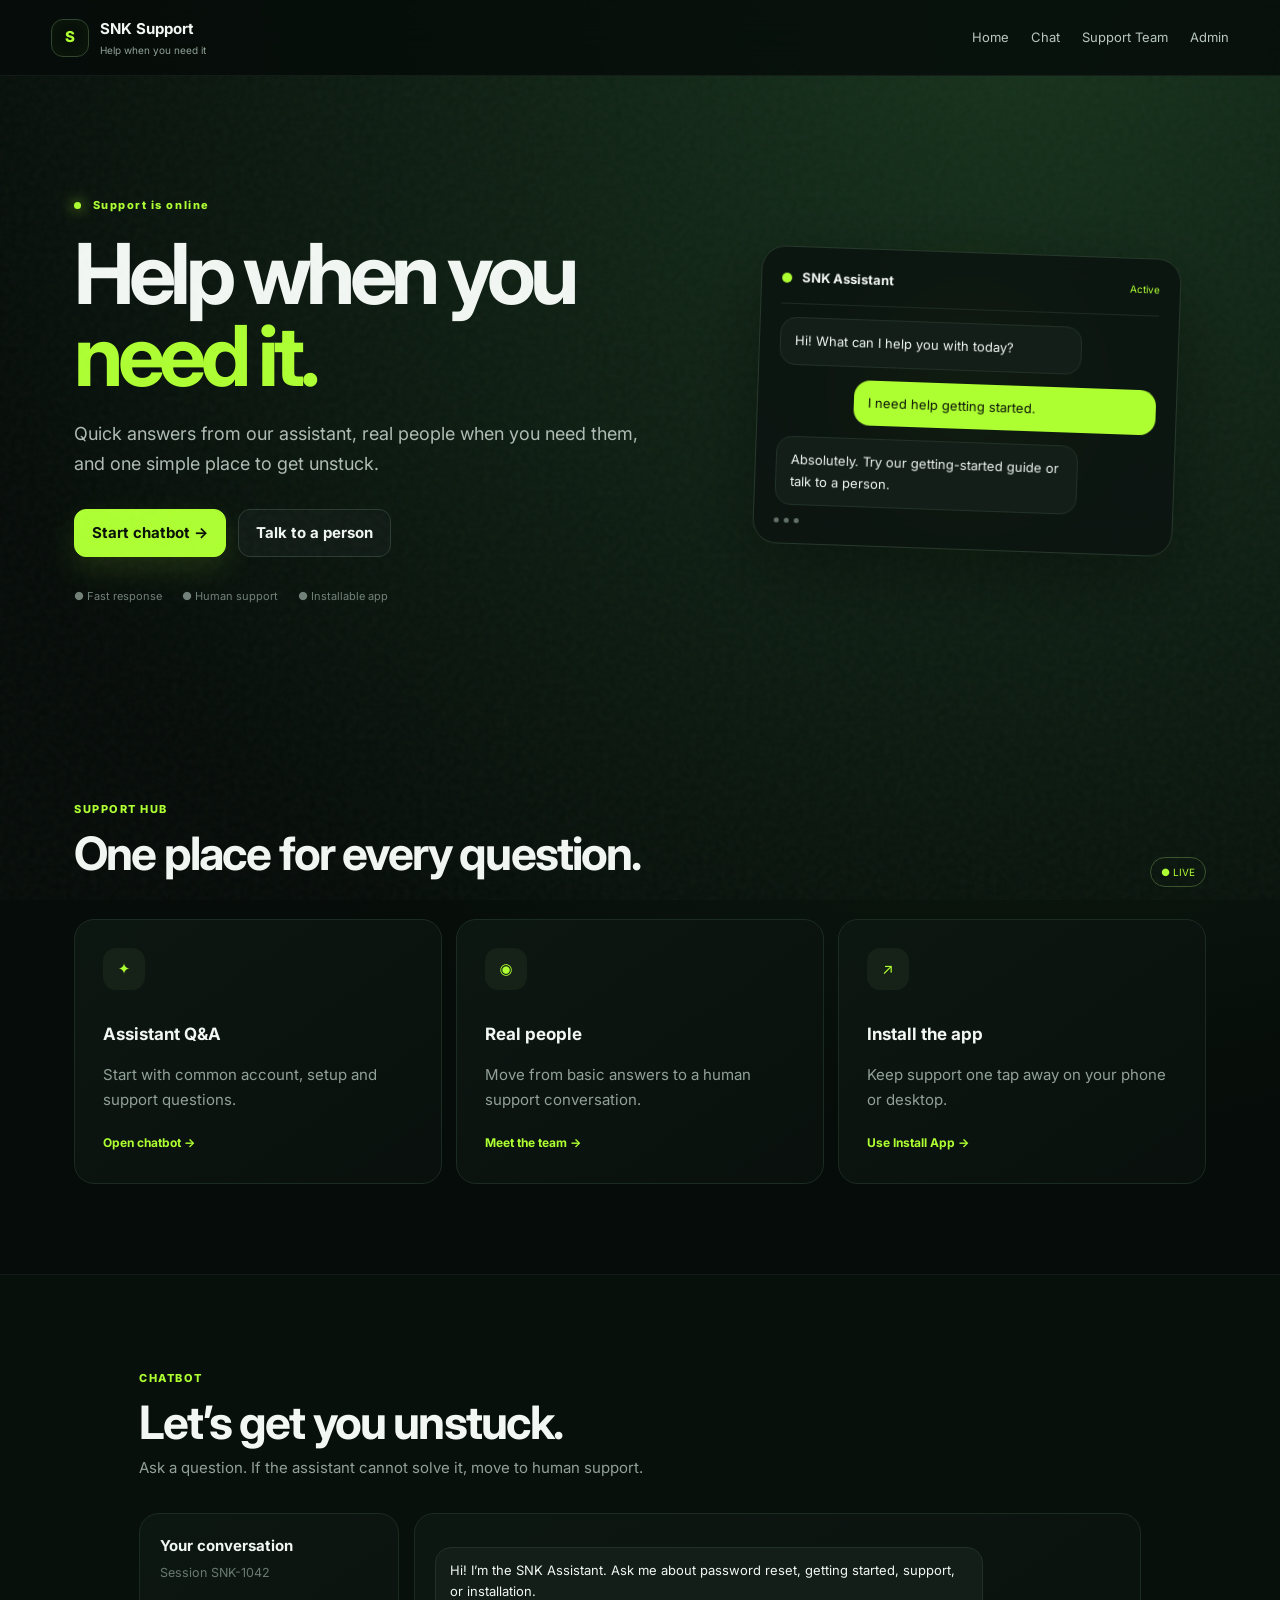
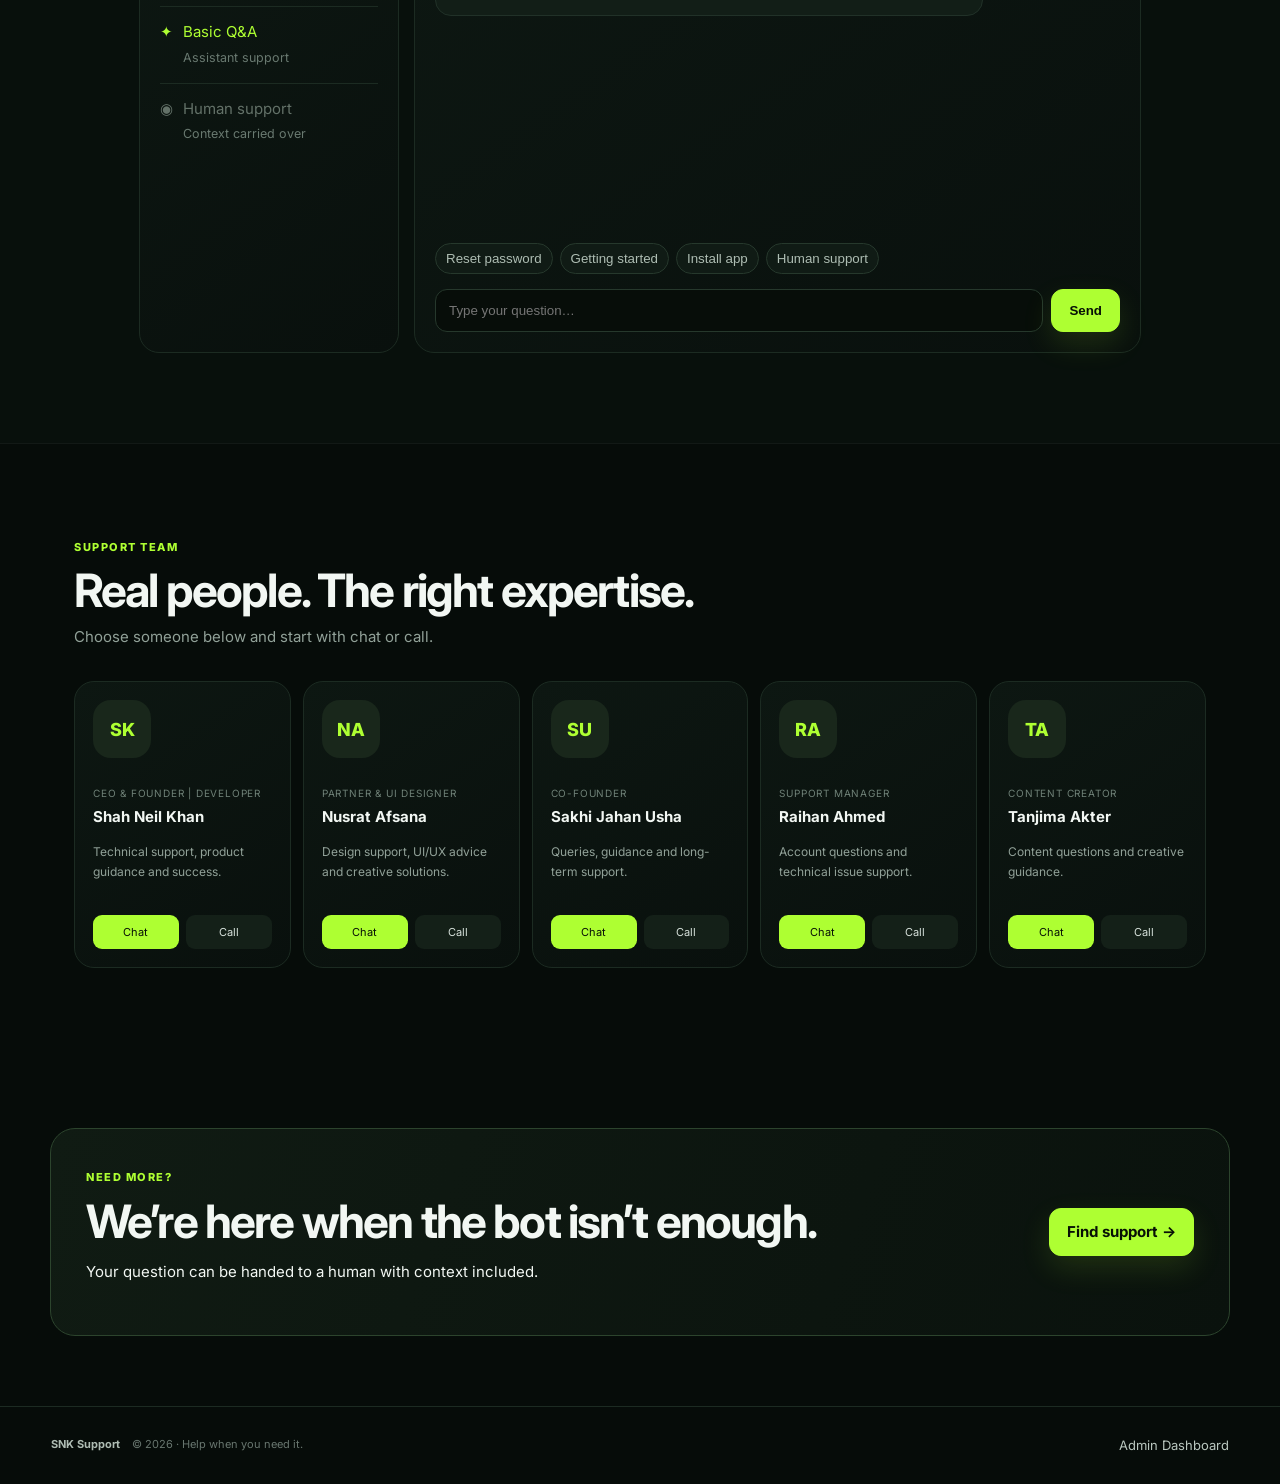
==== commit d8ee62bc: "Add files via upload" ====
--- a/index.html
+++ b/index.html
@@ -1,739 +1,23 @@
 <!DOCTYPE html>
 <html lang="en">
 <head>
-<meta charset="UTF-8">
-<meta name="viewport" content="width=device-width, initial-scale=1">
+<meta charset="UTF-8"><meta name="viewport" content="width=device-width,initial-scale=1">
+<meta name="theme-color" content="#060c09"><meta name="description" content="SNK Support — help when you need it.">
+<link rel="manifest" href="manifest.webmanifest"><link rel="icon" href="assets/icons/icon.svg">
 <title>SNK Support · Help when you need it</title>
-<meta name="description" content="SNK Support: quick answers from our assistant, real people when you need them.">
-<link rel="icon" href="data:image/svg+xml,%3Csvg xmlns='http://www.w3.org/2000/svg' viewBox='0 0 100 100'%3E%3Crect width='100' height='100' rx='22' fill='%23aeff32'/%3E%3Ctext x='50' y='66' font-size='54' font-weight='800' text-anchor='middle' fill='%230d1904' font-family='Arial'%3ES%3C/text%3E%3C/svg%3E">
-<link rel="preconnect" href="https://fonts.googleapis.com">
-<link rel="preconnect" href="https://fonts.gstatic.com" crossorigin>
-<link href="https://fonts.googleapis.com/css2?family=Inter:wght@400;500;600;700;800&display=swap" rel="stylesheet">
-
-<style>
-:root{
-  --bg:#060c09; --panel:#0b1510; --panel2:#101e16; --avatar:#16261b;
-  --line:#263c2c; --line-accent:#45652f; --lime:#aeff32; --lime-bg:#192d0c;
-  --text:#f3f7f2; --muted:#a8b5aa; --dim:#74877a; --btn-text:#0d1904;
-  --r-sm:8px; --r-md:12px;
-}
-*{box-sizing:border-box;margin:0;padding:0}
-html{scroll-behavior:smooth}
-body{background:var(--bg);color:var(--text);font-family:'Inter',system-ui,-apple-system,'Segoe UI',Roboto,sans-serif;-webkit-font-smoothing:antialiased;min-height:100vh;display:flex;flex-direction:column}
-button{font:inherit;color:inherit;cursor:pointer;border:0;background:none}
-a{color:inherit;text-decoration:none}
-.icon{width:1em;height:1em;stroke:currentColor;fill:none;stroke-width:2;stroke-linecap:round;stroke-linejoin:round;flex-shrink:0}
-
-/* ---------- Navigation ---------- */
-.nav{height:88px;border-bottom:1px solid var(--line);display:flex;align-items:center;justify-content:space-between;padding:0 48px;gap:16px;position:sticky;top:0;background:var(--bg);z-index:20}
-.brand{display:flex;align-items:center;gap:12px}
-.brand-mark{width:38px;height:38px;border-radius:8px;background:var(--lime);color:var(--btn-text);font-weight:800;font-size:19px;display:flex;align-items:center;justify-content:center}
-.brand-word{font-size:23px;font-weight:700;white-space:nowrap}
-.brand-word span{font-weight:400}
-.nav-links{display:flex;gap:32px;font-size:14px;color:var(--muted)}
-.nav-links a{cursor:pointer;transition:color .15s}
-.nav-links a:hover{color:var(--text)}
-.nav-links a.active{color:var(--lime);font-weight:600}
-.session{display:flex;align-items:center;gap:16px}
-.status{display:inline-flex;align-items:center;gap:7px;color:var(--lime);font-size:12px;font-weight:500;white-space:nowrap}
-.dot{width:6px;height:6px;border-radius:50%;background:var(--lime);box-shadow:0 0 8px rgba(174,255,50,.7);flex-shrink:0}
-.divider-v{width:1px;height:22px;background:var(--line)}
-.me{width:34px;height:34px;border-radius:50%;background:var(--avatar);font-size:11px;font-weight:600;display:flex;align-items:center;justify-content:center}
-
-/* ---------- Layout ---------- */
-main{flex:1}
-.page{display:none}
-.page.active{display:block;animation:fade .25s ease}
-@keyframes fade{from{opacity:0;transform:translateY(6px)}to{opacity:1;transform:none}}
-.wrap{padding:44px 48px 32px;max-width:1440px;margin:0 auto}
-.wrap.tight{padding-top:32px}
-
-/* ---------- Buttons ---------- */
-.btn{height:50px;border-radius:var(--r-sm);border:1px solid var(--line);background:var(--panel2);color:var(--text);font-weight:700;font-size:14px;padding:0 16px;display:inline-flex;align-items:center;justify-content:center;gap:6px;transition:transform .12s,filter .15s,border-color .15s}
-.btn:hover{filter:brightness(1.12);border-color:var(--line-accent)}
-.btn:active{transform:scale(.98)}
-.btn.primary{background:var(--lime);border-color:var(--lime);color:var(--btn-text)}
-.btn.primary:hover{filter:brightness(1.06)}
-.btn.sm{height:44px}
-.btn.block{width:100%}
-
-/* ---------- Hub ---------- */
-.hero{display:flex;gap:48px;align-items:center}
-.welcome{width:590px;flex-shrink:0;display:flex;flex-direction:column;gap:24px}
-.eyebrow{display:flex;gap:8px;align-items:center;color:var(--lime);font-size:11px;font-weight:600;letter-spacing:.02em}
-.headline{font-size:64px;font-weight:700;line-height:1.04}
-.headline em{font-style:normal;color:var(--lime);display:block}
-.lead{color:var(--muted);font-size:16px;line-height:1.65;max-width:520px}
-.principles{display:flex;gap:26px;padding-top:6px;flex-wrap:wrap}
-.principle{display:flex;align-items:center;gap:8px;color:var(--muted);font-size:12px}
-.principle .icon{font-size:17px;color:var(--lime)}
-.bot-card{flex:1;min-width:0;height:348px;border:1px solid var(--line-accent);border-radius:16px;padding:28px;position:relative;overflow:hidden;display:flex;flex-direction:column;gap:17px;background:linear-gradient(90deg,#172f17 0%,#0b1510 65%,#111e0a 100%)}
-.bot-card>*:not(.orbit){position:relative;z-index:1}
-.chip{display:flex;align-items:center;gap:8px;color:var(--lime);font-size:11px;font-weight:600}
-.chip .icon{font-size:16px}
-.bot-card h2{font-size:32px;line-height:1.2;font-weight:700;max-width:365px}
-.bot-card p.d{color:var(--muted);font-size:14px;line-height:1.6;max-width:350px}
-.bot-card .btn{width:260px}
-.bot-status{display:flex;gap:12px;align-items:center;font-size:11px;color:var(--dim)}
-.orbit{position:absolute;right:36px;top:32px;width:250px;height:250px;pointer-events:none}
-.orbit i{position:absolute;border-radius:50%;border:1px solid rgba(174,255,50,.28)}
-.orbit .h1{inset:0}
-.orbit .h2{inset:35px;border-color:rgba(174,255,50,.4)}
-.orbit .core{inset:80px;border:1.5px solid var(--lime);background:radial-gradient(circle,#13260f,#0b1510);box-shadow:0 0 40px rgba(174,255,50,.28);display:flex;align-items:center;justify-content:center;color:var(--lime);font-size:44px}
-.orbit .sig{width:8px;height:8px;left:38px;top:60px;background:var(--lime);border:0;box-shadow:0 0 10px var(--lime);animation:pulse 2.4s infinite}
-@keyframes pulse{50%{opacity:.35}}
-.section{margin-top:32px;display:flex;flex-direction:column;gap:20px}
-.sec-head{display:flex;justify-content:space-between;align-items:center;gap:12px;flex-wrap:wrap}
-.sec-head h3{font-size:24px;font-weight:600}
-.sec-head p{color:var(--muted);font-size:14px;margin-top:8px}
-.link{color:var(--lime);font-size:13px;display:inline-flex;gap:8px;align-items:center;cursor:pointer}
-.link:hover{text-decoration:underline}
-.link .icon{font-size:16px}
-.grid2{display:grid;grid-template-columns:1fr 1fr;gap:20px}
-.card{background:var(--panel);border:1px solid var(--line);border-radius:var(--r-md)}
-.hub-member{padding:24px;display:flex;flex-direction:column;gap:20px}
-.m-id{display:flex;align-items:center;gap:14px}
-.av{width:48px;height:48px;border-radius:12px;background:var(--avatar);border:1px solid var(--line-accent);color:var(--lime);font-weight:600;font-size:16px;display:flex;align-items:center;justify-content:center;flex-shrink:0}
-.m-id .n{flex:1;min-width:0}
-.m-id .n b{display:block;font-size:18px;font-weight:600}
-.m-id .n span{display:block;color:var(--muted);font-size:12px;margin-top:6px}
-.hub-member p{color:var(--muted);font-size:14px;line-height:1.6}
-.two{display:flex;gap:12px}
-.two .btn{flex:1}
-.shortcuts{display:grid;grid-template-columns:repeat(3,1fr);gap:16px}
-.shortcut{border:1px solid var(--line);border-radius:8px;padding:18px;display:flex;align-items:center;gap:14px;text-align:left;transition:border-color .15s,background .15s}
-.shortcut:hover{border-color:var(--line-accent);background:var(--panel)}
-.shortcut>.icon:first-child{font-size:20px;color:var(--lime)}
-.shortcut .t{flex:1;min-width:0}
-.shortcut .t b{display:block;font-size:14px;font-weight:500}
-.shortcut .t span{display:block;color:var(--dim);font-size:12px;margin-top:6px}
-.shortcut>.icon:last-child{font-size:16px;color:var(--muted)}
-
-/* ---------- Workspace pages (chat / handoff) ---------- */
-.page-head{display:flex;justify-content:space-between;align-items:center;gap:16px;flex-wrap:wrap;margin-bottom:24px}
-.page-head h1{font-size:36px;font-weight:700}
-.page-head p{color:var(--muted);font-size:14px;margin-top:10px}
-.crumb{font-size:12px;color:var(--dim);display:flex;gap:10px}
-.crumb b{font-weight:400;color:var(--lime)}
-.crumb a{cursor:pointer}
-.workspace{display:grid;grid-template-columns:228px minmax(0,1fr) 280px;gap:20px;align-items:start}
-.side{height:690px;padding:20px;display:flex;flex-direction:column;gap:24px}
-.back{display:flex;align-items:center;gap:9px;color:var(--muted);font-size:13px;cursor:pointer}
-.back .icon{font-size:16px}
-.back:hover{color:var(--text)}
-.label{font-size:11px;color:var(--dim);letter-spacing:.02em}
-.sess{display:flex;flex-direction:column;gap:14px}
-.sel{background:var(--lime-bg);border:1px solid var(--line-accent);border-radius:8px;padding:14px;display:flex;flex-direction:column;gap:7px}
-.sel b{font-size:14px;font-weight:600}
-.sel span{color:var(--lime);font-size:12px}
-.sess small{font-size:12px;color:var(--dim)}
-.hr{height:1px;background:var(--line)}
-.stages{display:flex;flex-direction:column;gap:20px}
-.stage{display:flex;align-items:center;gap:12px}
-.stage>.icon{font-size:20px;color:var(--lime)}
-.stage b{display:block;font-size:13px;font-weight:400}
-.stage span{display:block;font-size:11px;color:var(--dim);margin-top:5px}
-.safe{margin-top:auto;display:flex;flex-direction:column;gap:10px}
-.safe .icon{font-size:20px;color:var(--lime)}
-.safe b{font-size:13px;font-weight:500}
-.safe p{font-size:12px;line-height:1.6;color:var(--muted)}
-.convo{height:690px;display:flex;flex-direction:column;overflow:hidden}
-.c-head{height:76px;border-bottom:1px solid var(--line);display:flex;align-items:center;gap:12px;padding:0 24px;flex-shrink:0}
-.c-av{width:40px;height:40px;border-radius:10px;background:var(--lime-bg);display:flex;align-items:center;justify-content:center;color:var(--lime);font-size:23px;flex-shrink:0}
-.c-av.person{background:var(--avatar);border:1px solid var(--line-accent);border-radius:12px;font-size:13px;font-weight:600}
-.c-id{flex:1;min-width:0}
-.c-id b{display:block;font-size:16px;font-weight:600}
-.c-id span{display:block;font-size:12px;color:var(--muted);margin-top:5px}
-.c-head .btn{height:50px;width:80px}
-.history{flex:1;overflow-y:auto;padding:24px;display:flex;flex-direction:column;gap:20px;scrollbar-width:thin;scrollbar-color:var(--line) transparent}
-.day{text-align:center;font-size:11px;color:var(--dim)}
-.row{display:flex;flex-direction:column;gap:7px;align-items:flex-start;animation:fade .25s ease}
-.row.me-row{align-items:flex-end}
-.meta{display:flex;gap:8px;font-size:11px}
-.meta b{font-weight:600;color:var(--lime)}
-.me-row .meta b{color:var(--muted)}
-.meta span{color:var(--dim)}
-.bubble{background:var(--panel2);padding:16px;border-radius:2px 12px 12px 12px;font-size:14px;line-height:1.65;max-width:530px;white-space:pre-line}
-.me-row .bubble{background:var(--avatar);border-radius:12px 2px 12px 12px;max-width:420px}
-.feedback{display:flex;align-items:center;gap:10px;font-size:12px;color:var(--dim);flex-wrap:wrap}
-.thumb{border:1px solid var(--line);border-radius:6px;padding:6px 10px;display:inline-flex;gap:6px;align-items:center;color:var(--muted);font-size:11px;transition:border-color .15s,color .15s}
-.thumb .icon{font-size:13px}
-.thumb:hover,.thumb.on{border-color:var(--lime);color:var(--lime)}
-.feedback .more{color:var(--lime);cursor:pointer}
-.handoff-ok{background:var(--lime-bg);border:1px solid var(--line-accent);border-radius:8px;padding:12px;display:flex;align-items:center;gap:9px;color:var(--lime);font-size:12px;line-height:1.5}
-.handoff-ok .icon{font-size:17px}
-.handoff-ok span{flex:1}
-.handoff-ok small{font-size:10px;color:var(--dim)}
-.composer{border-top:1px solid var(--line);padding:20px;display:flex;flex-direction:column;gap:10px;flex-shrink:0}
-.input{height:54px;background:var(--bg);border:1px solid var(--line);border-radius:8px;display:flex;align-items:center;gap:12px;padding:0 10px 0 14px;transition:border-color .15s}
-.input:focus-within{border-color:var(--line-accent)}
-.input>.icon{font-size:19px;color:var(--muted)}
-.input input{flex:1;min-width:0;background:none;border:0;outline:0;color:var(--text);font:inherit;font-size:13px}
-.input input::placeholder{color:var(--dim)}
-.send{width:34px;height:34px;border-radius:6px;background:var(--lime);color:var(--btn-text);display:flex;align-items:center;justify-content:center;font-size:18px;transition:filter .15s}
-.send:hover{filter:brightness(1.08)}
-.composer small{font-size:11px;color:var(--dim)}
-.rail{display:flex;flex-direction:column;gap:20px}
-.panel{padding:22px;display:flex;flex-direction:column;gap:18px}
-.panel h4{display:flex;align-items:center;gap:8px;font-size:16px;font-weight:600}
-.panel h4 .icon{font-size:18px;color:var(--lime)}
-.panel .sub{font-size:12px;line-height:1.6;color:var(--muted)}
-.sq{background:var(--panel2);border:1px solid var(--line);border-radius:8px;padding:12px;display:flex;gap:10px;align-items:flex-start;font-size:12px;line-height:1.5;text-align:left;width:100%;transition:border-color .15s}
-.sq:hover{border-color:var(--line-accent)}
-.sq span{flex:1}
-.sq .icon{font-size:14px;color:var(--lime);margin-top:2px}
-.invite{background:var(--lime-bg);border-color:var(--line-accent);gap:16px}
-.invite>.icon{font-size:24px;color:var(--lime)}
-.invite h5{font-size:20px;font-weight:600;line-height:1.2}
-.invite p{font-size:13px;line-height:1.6;color:var(--muted)}
-.person-card{border-color:var(--line-accent)}
-.pc-top{display:flex;justify-content:space-between;align-items:flex-start}
-.pc-top .icon{font-size:16px;color:var(--lime)}
-.av.big{width:60px;height:60px;font-size:20px}
-.person-card h5{font-size:20px;font-weight:600}
-.person-card .r{font-size:13px;color:var(--muted);margin-top:6px}
-.note{font-size:11px;line-height:1.6;color:var(--dim)}
-.ctx-item .label{margin-bottom:8px;display:block}
-.ctx-item b{font-size:13px;font-weight:400}
-.ctx-item p{font-size:12px;line-height:1.6;color:var(--muted)}
-
-/* ---------- Team page ---------- */
-.team-intro{display:flex;justify-content:space-between;gap:24px;align-items:center;flex-wrap:wrap}
-.team-intro h1{font-size:36px;font-weight:700;margin:10px 0}
-.team-intro p.s{font-size:14px;color:var(--muted)}
-.web-opt{display:flex;flex-direction:column;align-items:flex-end;gap:8px}
-.web-opt .btn{width:176px}
-.route-bar{margin-top:24px;background:var(--panel);border:1px solid var(--line);border-radius:8px;min-height:62px;padding:12px 18px;display:flex;align-items:center;justify-content:space-between;gap:16px;flex-wrap:wrap}
-.route{display:flex;align-items:center;gap:12px;font-size:13px;flex-wrap:wrap}
-.route>.icon{font-size:22px;color:var(--lime)}
-.route a{color:var(--lime);font-size:12px;cursor:pointer}
-.route a:hover{text-decoration:underline}
-.route-bar small{font-size:11px;color:var(--dim)}
-.dir-head{display:flex;justify-content:space-between;align-items:center;gap:12px;flex-wrap:wrap;margin:32px 0 20px}
-.dir-head h2{font-size:20px;font-weight:600;display:flex;align-items:center;gap:12px}
-.count{background:var(--panel2);color:var(--muted);font-size:11px;font-weight:400;border-radius:8px;padding:4px 9px}
-.dir-head small{font-size:12px;color:var(--dim)}
-.team-grid{display:grid;grid-template-columns:repeat(3,1fr);gap:20px}
-.tm{padding:20px;display:flex;flex-direction:column;gap:16px}
-.tm-id{display:flex;align-items:center;gap:16px}
-.crop{width:100px;height:104px;border-radius:8px;overflow:hidden;position:relative;flex-shrink:0;background:var(--avatar);border:1px solid var(--line-accent);display:flex;align-items:center;justify-content:center;color:var(--lime);font-size:26px;font-weight:600}
-.crop img{position:absolute;max-width:none;object-fit:cover}
-.tm-d{flex:1;min-width:0;display:flex;flex-direction:column;gap:8px}
-.tm-d b{font-size:18px;font-weight:600}
-.tm-d .r{font-size:13px;color:var(--muted);line-height:1.4}
-.tm p.b{font-size:13px;line-height:1.6;color:var(--muted);min-height:63px}
-.assist{background:var(--lime-bg);border-color:var(--line-accent);padding:24px}
-.assist-top{display:flex;justify-content:space-between;align-items:center}
-.assist-top>.icon{font-size:30px;color:var(--lime)}
-.assist h3{font-size:24px;font-weight:600}
-.assist p{font-size:13px;line-height:1.6;color:var(--muted)}
-.assist .note{font-size:11px;line-height:1.5}
-
-/* ---------- Footer & toast ---------- */
-footer{border-top:1px solid var(--line);padding:22px 48px;display:flex;justify-content:space-between;gap:16px;flex-wrap:wrap;font-size:12px;color:var(--dim)}
-footer a{color:var(--muted)}
-.toast{position:fixed;left:50%;bottom:28px;transform:translate(-50%,20px);background:var(--panel2);border:1px solid var(--line-accent);color:var(--text);padding:12px 18px;border-radius:10px;font-size:13px;opacity:0;pointer-events:none;transition:.25s;z-index:50;max-width:92vw;text-align:center}
-.toast.show{opacity:1;transform:translate(-50%,0)}
-
-/* ---------- Responsive ---------- */
-@media (max-width:1200px){
-  .workspace{grid-template-columns:minmax(0,1fr) 280px}
-  .workspace .side{display:none}
-  .headline{font-size:54px}
-  .welcome{width:50%}
-}
-@media (max-width:1000px){
-  .nav,.wrap,footer{padding-left:24px;padding-right:24px}
-  .nav-links{display:none}
-  .hero{flex-direction:column;align-items:stretch}
-  .welcome{width:100%}
-  .bot-card{height:auto;min-height:348px}
-  .grid2{grid-template-columns:1fr}
-  .shortcuts{grid-template-columns:1fr}
-  .workspace{grid-template-columns:1fr}
-  .team-grid{grid-template-columns:1fr 1fr}
-  footer{justify-content:center;text-align:center}
-}
-@media (max-width:700px){
-  .nav{height:72px}
-  .status.hide-s{display:none}
-  .divider-v{display:none}
-  .headline{font-size:42px}
-  .bot-card h2{font-size:26px}
-  .orbit{display:none}
-  .bot-card .btn{width:100%}
-  .page-head h1,.team-intro h1{font-size:28px}
-  .team-grid{grid-template-columns:1fr}
-  .convo{height:620px}
-  .web-opt{align-items:flex-start}
-  .bubble,.me-row .bubble{max-width:100%}
-}
-</style>
+<link rel="preconnect" href="https://fonts.googleapis.com"><link rel="preconnect" href="https://fonts.gstatic.com" crossorigin><link href="https://fonts.googleapis.com/css2?family=Inter:wght@400;500;600;700;800&display=swap" rel="stylesheet">
+<link rel="stylesheet" href="assets/css/style.css">
 </head>
 <body>
-
-<!-- ============ ICON SPRITE (Lucide-style) ============ -->
-<svg width="0" height="0" style="position:absolute" aria-hidden="true">
-  <symbol id="i-sparkles" viewBox="0 0 24 24"><path d="M9.937 15.5A2 2 0 0 0 8.5 14.063l-6.135-1.582a.5.5 0 0 1 0-.962L8.5 9.936A2 2 0 0 0 9.937 8.5l1.582-6.135a.5.5 0 0 1 .963 0L14.063 8.5A2 2 0 0 0 15.5 9.937l6.135 1.581a.5.5 0 0 1 0 .964L15.5 14.063a2 2 0 0 0-1.437 1.437l-1.582 6.135a.5.5 0 0 1-.963 0z"/><path d="M20 3v4"/><path d="M22 5h-4"/><path d="M4 17v2"/><path d="M5 18H3"/></symbol>
-  <symbol id="i-shield" viewBox="0 0 24 24"><path d="M20 13c0 5-3.5 7.5-7.66 8.95a1 1 0 0 1-.67-.01C7.5 20.5 4 18 4 13V6a1 1 0 0 1 1-1c2 0 4.5-1.2 6.24-2.72a1.17 1.17 0 0 1 1.52 0C14.51 3.81 17 5 19 5a1 1 0 0 1 1 1z"/><path d="m9 12 2 2 4-4"/></symbol>
-  <symbol id="i-users" viewBox="0 0 24 24"><path d="M16 21v-2a4 4 0 0 0-4-4H6a4 4 0 0 0-4 4v2"/><circle cx="9" cy="7" r="4"/><path d="M22 21v-2a4 4 0 0 0-3-3.87"/><path d="M16 3.13a4 4 0 0 1 0 7.75"/></symbol>
-  <symbol id="i-bot" viewBox="0 0 24 24"><path d="M12 8V4H8"/><rect width="16" height="12" x="4" y="8" rx="2"/><path d="M2 14h2"/><path d="M20 14h2"/><path d="M15 13v2"/><path d="M9 13v2"/></symbol>
-  <symbol id="i-up-right" viewBox="0 0 24 24"><path d="M7 7h10v10"/><path d="M7 17 17 7"/></symbol>
-  <symbol id="i-key" viewBox="0 0 24 24"><path d="M2.586 17.414A2 2 0 0 0 2 18.828V21a1 1 0 0 0 1 1h3a1 1 0 0 0 1-1v-1a1 1 0 0 1 1-1h1a1 1 0 0 0 1-1v-1a1 1 0 0 1 1-1h.172a2 2 0 0 0 1.414-.586l.814-.814a6.5 6.5 0 1 0-4-4z"/><circle cx="16.5" cy="7.5" r=".5" fill="currentColor"/></symbol>
-  <symbol id="i-rocket" viewBox="0 0 24 24"><path d="M4.5 16.5c-1.5 1.26-2 5-2 5s3.74-.5 5-2c.71-.84.7-2.13-.09-2.91a2.18 2.18 0 0 0-2.91-.09z"/><path d="m12 15-3-3a22 22 0 0 1 2-3.95A12.88 12.88 0 0 1 22 2c0 2.72-.78 7.5-6 11a22.35 22.35 0 0 1-4 2z"/><path d="M9 12H4s.55-3.03 2-4c1.62-1.08 5 0 5 0"/><path d="M12 15v5s3.03-.55 4-2c1.08-1.62 0-5 0-5"/></symbol>
-  <symbol id="i-msgs" viewBox="0 0 24 24"><path d="M14 9a2 2 0 0 1-2 2H6l-4 4V4a2 2 0 0 1 2-2h8a2 2 0 0 1 2 2z"/><path d="M18 9h2a2 2 0 0 1 2 2v11l-4-4h-6a2 2 0 0 1-2-2v-1"/></symbol>
-  <symbol id="i-left" viewBox="0 0 24 24"><path d="m12 19-7-7 7-7"/><path d="M19 12H5"/></symbol>
-  <symbol id="i-thumb" viewBox="0 0 24 24"><path d="M7 10v12"/><path d="M15 5.88 14 10h5.83a2 2 0 0 1 1.92 2.56l-2.33 8A2 2 0 0 1 17.5 22H4a2 2 0 0 1-2-2v-8a2 2 0 0 1 2-2h2.76a2 2 0 0 0 1.79-1.11L12 2a3.13 3.13 0 0 1 3 3.88Z"/></symbol>
-  <symbol id="i-clip" viewBox="0 0 24 24"><path d="m21.44 11.05-9.19 9.19a6 6 0 0 1-8.49-8.49l8.57-8.57A4 4 0 1 1 18 8.84l-8.59 8.57a2 2 0 0 1-2.83-2.83l8.49-8.48"/></symbol>
-  <symbol id="i-up" viewBox="0 0 24 24"><path d="m5 12 7-7 7 7"/><path d="M12 19V5"/></symbol>
-  <symbol id="i-headset" viewBox="0 0 24 24"><path d="M3 11h3a2 2 0 0 1 2 2v3a2 2 0 0 1-2 2H5a2 2 0 0 1-2-2v-5Zm0 0a9 9 0 1 1 18 0m0 0v5a2 2 0 0 1-2 2h-1a2 2 0 0 1-2-2v-3a2 2 0 0 1 2-2h3Z"/><path d="M21 16v2a4 4 0 0 1-4 4h-5"/></symbol>
-  <symbol id="i-checks" viewBox="0 0 24 24"><path d="M18 6 7 17l-5-5"/><path d="m22 10-7.5 7.5L13 16"/></symbol>
-  <symbol id="i-badge" viewBox="0 0 24 24"><path d="M3.85 8.62a4 4 0 0 1 4.78-4.77 4 4 0 0 1 6.74 0 4 4 0 0 1 4.78 4.78 4 4 0 0 1 0 6.74 4 4 0 0 1-4.77 4.78 4 4 0 0 1-6.75 0 4 4 0 0 1-4.78-4.77 4 4 0 0 1 0-6.76Z"/><path d="m9 12 2 2 4-4"/></symbol>
-  <symbol id="i-clipboard" viewBox="0 0 24 24"><rect width="8" height="4" x="8" y="2" rx="1" ry="1"/><path d="M16 4h2a2 2 0 0 1 2 2v14a2 2 0 0 1-2 2H6a2 2 0 0 1-2-2V6a2 2 0 0 1 2-2h2"/><path d="m9 14 2 2 4-4"/></symbol>
-</svg>
-
-<!-- ============ NAVIGATION ============ -->
-<header class="nav">
-  <a class="brand" href="#hub" aria-label="SNK Support home">
-    <div class="brand-mark">S↗</div>
-    <div class="brand-word">SNK <span>Support</span></div>
-  </a>
-  <nav class="nav-links" aria-label="Main">
-    <a href="#hub" data-nav="home">Home</a>
-    <a href="#hub" data-nav="hub">Support hub</a>
-    <a data-soon="Help center is coming soon">Help center</a>
-    <a href="#team" data-nav="team">Support team</a>
-  </nav>
-  <div class="session">
-    <span class="status hide-s"><i class="dot"></i>Support active</span>
-    <div class="divider-v"></div>
-    <div class="me" title="You">YO</div>
-  </div>
-</header>
-
+<div class="noise"></div>
+<header class="topbar"><a class="brand" href="#home"><span class="brand-mark" id="brandMark">S</span><span><b id="siteName">SNK Support</b><small id="siteTagline">Help when you need it</small></span></a><nav><a href="#home">Home</a><a href="#chat">Chat</a><a href="#team">Support Team</a><a href="admin/login.html">Admin</a></nav><button id="installBtn" class="btn ghost hidden">Install App</button></header>
 <main>
-
-<!-- ============ PAGE 1 · SUPPORT HUB ============ -->
-<section class="page" id="page-hub">
-  <div class="wrap">
-    <div class="hero">
-      <div class="welcome">
-        <div class="eyebrow"><i class="dot"></i>REAL PEOPLE. REAL SUPPORT.</div>
-        <h1 class="headline">Help when you <em>need it.</em></h1>
-        <p class="lead">Start with our assistant for everyday questions. When it takes a human, our support team is right here.</p>
-        <div class="principles">
-          <div class="principle"><svg class="icon"><use href="#i-sparkles"/></svg>Quick answers</div>
-          <div class="principle"><svg class="icon"><use href="#i-shield"/></svg>Trusted support</div>
-          <div class="principle"><svg class="icon"><use href="#i-users"/></svg>Friendly team</div>
-        </div>
-      </div>
-
-      <div class="bot-card">
-        <div class="orbit"><i class="h1"></i><i class="h2"></i><i class="core"><svg class="icon" style="stroke-width:1.5"><use href="#i-bot"/></svg></i><i class="sig"></i></div>
-        <div class="chip"><svg class="icon"><use href="#i-sparkles"/></svg>START HERE</div>
-        <h2>A little question?<br>Ask our assistant.</h2>
-        <p class="d">Get help with account access, getting started, and other common questions.</p>
-        <button class="btn primary" data-go="chat">Start chatbot &nbsp;→</button>
-        <div class="bot-status"><span class="status"><i class="dot"></i>Active</span><span>Basic Q&amp;A · Human help always an option</span></div>
-      </div>
-    </div>
-
-    <div class="section">
-      <div class="sec-head">
-        <div><h3>Prefer a real person?</h3><p>Meet the people behind your support. Choose chat or call.</p></div>
-        <a class="link" href="#team">Meet our support team <svg class="icon"><use href="#i-up-right"/></svg></a>
-      </div>
-      <div class="grid2" id="hub-members"></div>
-    </div>
-
-    <div class="section" style="gap:16px">
-      <div class="sec-head">
-        <h3 style="font-size:18px">A good place to start</h3>
-        <a class="link" style="font-size:12px" data-soon="Help center is coming soon">Browse help center &nbsp;↗</a>
-      </div>
-      <div class="shortcuts">
-        <button class="shortcut" data-ask="How do I reset my password?"><svg class="icon"><use href="#i-key"/></svg><div class="t"><b>Reset your password</b><span>Get back into your account</span></div><svg class="icon"><use href="#i-up-right"/></svg></button>
-        <button class="shortcut" data-ask="How do I get started?"><svg class="icon"><use href="#i-rocket"/></svg><div class="t"><b>Getting started</b><span>Find your next step</span></div><svg class="icon"><use href="#i-up-right"/></svg></button>
-        <button class="shortcut" data-human="raihan"><svg class="icon"><use href="#i-msgs"/></svg><div class="t"><b>Something else?</b><span>We’ll help you find the right person</span></div><svg class="icon"><use href="#i-up-right"/></svg></button>
-      </div>
-    </div>
-  </div>
-</section>
-
-<!-- ============ PAGE 2 · CHATBOT Q&A ============ -->
-<section class="page" id="page-chat">
-  <div class="wrap tight">
-    <div class="page-head">
-      <div><h1>Let’s get you unstuck.</h1><p>Start with a question. Switch to a person whenever you need.</p></div>
-      <div class="crumb"><a href="#hub">Support hub</a><span>/</span><b>Chatbot support</b></div>
-    </div>
-    <div class="workspace">
-      <aside class="card side">
-        <a class="back" href="#hub"><svg class="icon"><use href="#i-left"/></svg>Support hub</a>
-        <div class="sess">
-          <span class="label">YOUR CONVERSATION</span>
-          <div class="sel"><b>Account access</b><span>SNK Assistant</span></div>
-          <small>Session SNK-1042</small>
-        </div>
-        <div class="hr"></div>
-        <div class="stages">
-          <div class="stage"><svg class="icon"><use href="#i-bot"/></svg><div><b>Basic Q&amp;A</b><span>Active</span></div></div>
-          <div class="stage"><svg class="icon" style="color:var(--muted)"><use href="#i-users"/></svg><div><b>Human support</b><span>When you need it</span></div></div>
-        </div>
-        <div class="safe"><svg class="icon"><use href="#i-shield"/></svg><b>A safe place to ask</b><p>Never share your password or verification codes in chat.</p></div>
-      </aside>
-
-      <div class="card convo">
-        <div class="c-head">
-          <div class="c-av"><svg class="icon"><use href="#i-bot"/></svg></div>
-          <div class="c-id"><b>SNK Assistant</b><span>Basic Q&amp;A support</span></div>
-          <span class="status"><i class="dot"></i>Active</span>
-        </div>
-        <div class="history" id="bot-history">
-          <div class="day">Today · Sample conversation</div>
-          <div class="row"><div class="meta"><b>SNK Assistant</b><span>10:24</span></div><div class="bubble">Hi! I can help with common SNK questions. What would you like to know?</div></div>
-          <div class="row me-row"><div class="meta"><b>You</b><span>10:24</span></div><div class="bubble">How do I reset my password?</div></div>
-          <div class="row"><div class="meta"><b>SNK Assistant</b><span>10:24</span></div><div class="bubble">On the sign-in page, select “Forgot password?”. Enter the email linked to your account, then open the reset link in your inbox.
-
-Can’t find it? Check your spam folder and make sure you used the right email.</div></div>
-          <div class="feedback" id="bot-feedback">Was this helpful?
-            <button class="thumb" id="thumb-yes"><svg class="icon"><use href="#i-thumb"/></svg><span>Yes</span></button>
-            <a class="more" data-human="raihan">I still need help →</a>
-          </div>
-        </div>
-        <form class="composer" id="bot-form" autocomplete="off">
-          <div class="input">
-            <svg class="icon"><use href="#i-clip"/></svg>
-            <input id="bot-input" type="text" placeholder="Ask a question about your account…" aria-label="Your question">
-            <button class="send" type="submit" aria-label="Send"><svg class="icon"><use href="#i-up"/></svg></button>
-          </div>
-          <small>SNK Assistant answers common questions. For anything else, talk to a person.</small>
-        </form>
-      </div>
-
-      <div class="rail">
-        <div class="card panel">
-          <h4><svg class="icon"><use href="#i-sparkles"/></svg>Common questions</h4>
-          <p class="sub">Choose a question to keep going.</p>
-          <button class="sq" data-q="How do I get started?"><span>How do I get started?</span><svg class="icon"><use href="#i-up-right"/></svg></button>
-          <button class="sq" data-q="Where can I update my profile?"><span>Where can I update my profile?</span><svg class="icon"><use href="#i-up-right"/></svg></button>
-          <button class="sq" data-q="How do I contact support?"><span>How do I contact support?</span><svg class="icon"><use href="#i-up-right"/></svg></button>
-          <button class="sq" data-q="I didn’t get the reset email."><span>I didn’t get the reset email.</span><svg class="icon"><use href="#i-up-right"/></svg></button>
-        </div>
-        <div class="card panel invite">
-          <svg class="icon"><use href="#i-headset"/></svg>
-          <h5>Not the answer<br>you need?</h5>
-          <p>A real person can pick up where this conversation leaves off.</p>
-          <button class="btn primary block" data-human="raihan">Talk to a person &nbsp;→</button>
-          <span class="status"><i class="dot"></i>Team available · sample</span>
-        </div>
-      </div>
-    </div>
-  </div>
-</section>
-
-<!-- ============ PAGE 3 · HUMAN HANDOFF ============ -->
-<section class="page" id="page-handoff">
-  <div class="wrap tight">
-    <div class="page-head">
-      <div><h1>A real person. Right here.</h1><p>Your question goes with you. No need to start over.</p></div>
-      <div class="crumb"><a href="#hub">Support hub</a><span>/</span><b>Human support</b></div>
-    </div>
-    <div class="workspace">
-      <aside class="card side">
-        <a class="back" href="#hub"><svg class="icon"><use href="#i-left"/></svg>Support hub</a>
-        <div class="sess">
-          <span class="label">YOUR CONVERSATION</span>
-          <div class="sel"><b>Account access</b><span>Human support</span></div>
-          <small>Session SNK-1042</small>
-        </div>
-        <div class="hr"></div>
-        <div class="stages">
-          <div class="stage"><svg class="icon" style="color:var(--muted)"><use href="#i-bot"/></svg><div><b>Basic Q&amp;A</b><span>Completed</span></div></div>
-          <div class="stage"><svg class="icon"><use href="#i-users"/></svg><div><b>Human support</b><span>Connected</span></div></div>
-        </div>
-        <div class="safe"><svg class="icon"><use href="#i-shield"/></svg><b>A safe place to ask</b><p>Never share your password or verification codes in chat.</p></div>
-      </aside>
-
-      <div class="card convo">
-        <div class="c-head">
-          <div class="c-av person" id="h-av">RA</div>
-          <div class="c-id"><b id="h-name">Raihan Ahmed</b><span id="h-role">Support Manager</span></div>
-          <span class="status"><i class="dot"></i>Chat active</span>
-          <button class="btn" id="h-call-top">Call</button>
-        </div>
-        <div class="history" id="human-history">
-          <div class="day">Today · Sample conversation</div>
-          <div class="row me-row"><div class="meta"><b>You</b><span>10:26</span></div><div class="bubble">I no longer have access to my old email. How can I recover my account?</div></div>
-          <div class="row"><div class="meta"><b>SNK Assistant</b><span>10:26</span></div><div class="bubble">This isn’t covered by my basic Q&amp;A. I’ll share our conversation with a support team member who can help.</div></div>
-          <div class="handoff-ok"><svg class="icon"><use href="#i-checks"/></svg><span id="h-connected">Connected to Raihan · Conversation context shared</span><small>10:27</small></div>
-          <div class="row"><div class="meta"><b id="h-name2">Raihan Ahmed</b><span>10:27</span></div><div class="bubble">Hi! I’ve read your question about the old email. Do you still have access to your account on any device? Please don’t send passwords or codes.</div></div>
-        </div>
-        <form class="composer" id="human-form" autocomplete="off">
-          <div class="input">
-            <svg class="icon"><use href="#i-clip"/></svg>
-            <input id="human-input" type="text" placeholder="Message Raihan…" aria-label="Your message">
-            <button class="send" type="submit" aria-label="Send"><svg class="icon"><use href="#i-up"/></svg></button>
-          </div>
-          <small id="h-shared">Your conversation context has been shared with Raihan.</small>
-        </form>
-      </div>
-
-      <div class="rail">
-        <div class="card panel person-card">
-          <div class="pc-top"><span class="label">YOUR SUPPORT PERSON</span><svg class="icon"><use href="#i-badge"/></svg></div>
-          <div class="av big" id="s-av">RA</div>
-          <div><h5 id="s-name">Raihan Ahmed</h5><div class="r" id="s-role">Support Manager</div></div>
-          <span class="status"><i class="dot"></i>Available · sample state</span>
-          <div class="two">
-            <button class="btn primary" id="s-chat">Chat</button>
-            <button class="btn" id="s-call">Call</button>
-          </div>
-          <p class="note">Prefer to speak? Choose Call to continue with human support.</p>
-        </div>
-        <div class="card panel">
-          <h4><svg class="icon"><use href="#i-clipboard"/></svg>Context carried over</h4>
-          <div class="ctx-item"><span class="label">TOPIC</span><b>Account recovery</b></div>
-          <div class="ctx-item"><span class="label">QUESTION</span><p>Recover account without access to the original email.</p></div>
-          <div class="hr"></div>
-          <p class="sub" id="s-shared">Outside basic Q&amp;A. The assistant shared the chat and your question with Raihan.</p>
-          <a class="link" style="font-size:12px" id="s-earlier">View earlier messages &nbsp;↗</a>
-        </div>
-      </div>
-    </div>
-  </div>
-</section>
-
-<!-- ============ PAGE 4 · SUPPORT TEAM ============ -->
-<section class="page" id="page-team">
-  <div class="wrap tight">
-    <div class="team-intro">
-      <div>
-        <div class="crumb"><a href="#hub">Support hub</a><span>/</span><b>Support team</b></div>
-        <h1>Meet your support team.</h1>
-        <p class="s">Real people. The right expertise. Choose someone below and start with Chat or Call.</p>
-      </div>
-      <div class="web-opt">
-        <button class="btn sm" id="visit-site">Visit website &nbsp;↗</button>
-        <small class="note" id="site-note">Static option · Website link not set</small>
-      </div>
-    </div>
-
-    <div class="route-bar">
-      <div class="route"><svg class="icon"><use href="#i-bot"/></svg>Chatbot · Basic Q&amp;A <a data-go="chat">Start chatbot →</a></div>
-      <div class="route"><svg class="icon"><use href="#i-headset"/></svg>Beyond basic Q&amp;A? <a data-human="raihan">Talk to available human support →</a></div>
-      <small>Active / Available are sample states</small>
-    </div>
-
-    <div class="dir-head">
-      <h2>Our support team <span class="count">5 members</span></h2>
-      <small>Choose Chat for a message, or Call to speak with a person</small>
-    </div>
-    <div class="team-grid" id="team-grid"></div>
-  </div>
-</section>
-
+<section class="hero page" id="home"><div class="wrap hero-grid"><div><div class="eyebrow"><i></i> Support is online</div><h1>Help when you<br><em>need it.</em></h1><p class="lead">Quick answers from our assistant, real people when you need them, and one simple place to get unstuck.</p><div class="actions"><a class="btn primary" href="#chat">Start chatbot →</a><a class="btn" href="#team">Talk to a person</a></div><div class="trust"><span>● Fast response</span><span>● Human support</span><span>● Installable app</span></div></div><div class="hero-card"><div class="orb"></div><div class="mini-window"><div class="window-head"><span></span><b>SNK Assistant</b><i>Active</i></div><div class="bubble bot">Hi! What can I help you with today?</div><div class="bubble user">I need help getting started.</div><div class="bubble bot">Absolutely. Try our getting-started guide or talk to a person.</div><div class="typing"><i></i><i></i><i></i></div></div></div></div></section>
+<section class="section"><div class="wrap"><div class="section-head"><div><span class="kicker">SUPPORT HUB</span><h2>One place for every question.</h2></div><span class="live-pill">● LIVE</span></div><div class="feature-grid"><a class="feature" href="#chat"><span class="iconbox">✦</span><b>Assistant Q&A</b><p>Start with common account, setup and support questions.</p><span>Open chatbot →</span></a><a class="feature" href="#team"><span class="iconbox">◉</span><b>Real people</b><p>Move from basic answers to a human support conversation.</p><span>Meet the team →</span></a><a class="feature" href="#team"><span class="iconbox">↗</span><b>Install the app</b><p>Keep support one tap away on your phone or desktop.</p><span>Use Install App →</span></a></div></div></section>
+<section class="section muted" id="chat"><div class="wrap narrow"><div class="section-head"><div><span class="kicker">CHATBOT</span><h2>Let’s get you unstuck.</h2><p>Ask a question. If the assistant cannot solve it, move to human support.</p></div></div><div class="chat-layout"><aside class="panel side"><b>Your conversation</b><small>Session SNK-1042</small><div class="step active">✦ <span>Basic Q&A<br><small>Assistant support</small></span></div><div class="step">◉ <span>Human support<br><small>Context carried over</small></span></div></aside><div class="panel chat"><div id="messages" class="messages"><div class="bubble bot">Hi! I’m the SNK Assistant. Ask me about password reset, getting started, support, or installation.</div></div><div class="suggestions"><button data-q="How do I reset my password?">Reset password</button><button data-q="How do I get started?">Getting started</button><button data-q="How do I install the app?">Install app</button><button data-q="I need a human">Human support</button></div><form id="chatForm"><input id="chatInput" autocomplete="off" placeholder="Type your question…"><button class="btn primary" type="submit">Send</button></form></div></div></div></section>
+<section class="section" id="team"><div class="wrap"><div class="section-head"><div><span class="kicker">SUPPORT TEAM</span><h2>Real people. The right expertise.</h2><p>Choose someone below and start with chat or call.</p></div></div><div class="team-grid" id="teamGrid"></div></div></section>
+<section class="cta"><div class="wrap cta-inner"><div><span class="kicker">NEED MORE?</span><h2>We’re here when the bot isn’t enough.</h2><p>Your question can be handed to a human with context included.</p></div><a class="btn primary" href="#team">Find support →</a></div></section>
 </main>
-
-<footer>
-  <span>© 2026 SNK Support. Here for you.</span>
-  <span>Demo experience · Availability shown is a sample state</span>
-  <span><a href="#">Privacy</a> &nbsp;/&nbsp; <a href="#">Terms</a></span>
-</footer>
-
-<div class="toast" id="toast" role="status" aria-live="polite"></div>
-
-<script>
-/* =====================================================
-   CONFIG — change these values to make buttons real
-   ===================================================== */
-const CONFIG = {
-  websiteUrl: "",              // e.g. "https://your-website.com"  (empty = button shows a note)
-  portraitImage: "team.png"    // team photo file placed next to index.html
-};
-
-/* Team data. Add a phone like "+8801XXXXXXXXX" to make "Call" open the dialer */
-const MEMBERS = [
-  {id:"shah",   first:"Shah",   name:"Shah Neil Khan",   init:"SK", role:"CEO & Founder | Developer", phone:"",
-   blurb:"Leads the vision and builds the future. I'm here for technical support, product guidance, and your success.",
-   crop:[1280,960,-588.8,-259.2]},
-  {id:"nusrat", first:"Nusrat", name:"Nusrat Afsana",    init:"NA", role:"Partner & UI Designer", phone:"",
-   blurb:"I create beautiful experiences. I'm here for design support, UI/UX advice and creative solutions.",
-   crop:[1280,960,-854.4,-256.8]},
-  {id:"sakhi",  first:"Sakhi",  name:"Sakhi Jahan Usha", init:"SU", role:"Co-Founder", phone:"",
-   blurb:"Drives the growth and community. I'm here for your queries, guidance and long-term support.",
-   crop:[1280,960,-1112,-259.2]},
-  {id:"raihan", first:"Raihan", name:"Raihan Ahmed",     init:"RA", role:"Support Manager", phone:"",
-   blurb:"Handles your issues, provides quick solutions, and makes sure you get the best support.",
-   hub:"Account questions, technical issues, and a little guidance when you’re stuck.",
-   crop:[1472,1104,-694.6,-656.88]},
-  {id:"tanjima",first:"Tanjima",name:"Tanjima Akter",    init:"TA", role:"Content Creator", phone:"",
-   blurb:"Creates content, shares updates, and keeps you informed. I'm here for your questions and suggestions.",
-   hub:"Content questions, creative guidance, and help finding the right resources.",
-   crop:[1472,1104,-1137.12,-656.88]}
-];
-const byId = id => MEMBERS.find(m => m.id === id) || MEMBERS[3];
-
-/* Assistant answers (simple keyword FAQ) */
-const FAQ = [
-  {k:["reset","password","forgot"], a:"On the sign-in page, select “Forgot password?”. Enter the email linked to your account, then open the reset link in your inbox.\n\nCan’t find it? Check your spam folder and make sure you used the right email."},
-  {k:["started","start","begin","new"], a:"Welcome! Create or sign in to your account, complete your profile, then explore the dashboard. Tell me what you want to do first and I’ll point you to the next step."},
-  {k:["profile","update","edit","name","photo"], a:"Open your account menu (top right), choose Profile, then edit your details and save. Changes appear right away."},
-  {k:["contact","support","help","person","human"], a:"You can chat or call our team any time from the Support team page. Or tap “Talk to a person” and I’ll share this conversation so you don’t have to repeat yourself."},
-  {k:["email","didn","receive","reset email","spam"], a:"Reset emails can take a few minutes. Check your spam or promotions folder, confirm the email address is correct, then request a new link."}
-];
-const FALLBACK = "That’s a bit outside my basic Q&A. A real person can help — tap “Talk to a person” and I’ll share this conversation with them.";
-
-/* ---------- helpers ---------- */
-const $  = (s, r=document) => r.querySelector(s);
-const $$ = (s, r=document) => [...r.querySelectorAll(s)];
-const icon = (id) => `<svg class="icon"><use href="#i-${id}"/></svg>`;
-const esc = s => String(s).replace(/[&<>"']/g, c => ({'&':'&amp;','<':'&lt;','>':'&gt;','"':'&quot;',"'":'&#39;'}[c]));
-const now = () => new Date().toLocaleTimeString([], {hour:"2-digit", minute:"2-digit", hour12:false});
-let toastTimer;
-function toast(msg){
-  const t = $("#toast"); t.textContent = msg; t.classList.add("show");
-  clearTimeout(toastTimer); toastTimer = setTimeout(() => t.classList.remove("show"), 2600);
-}
-function go(page, params){ location.hash = params ? `${page}?${params}` : page; }
-
-/* ---------- Render members ---------- */
-function renderHub(){
-  $("#hub-members").innerHTML = [byId("raihan"), byId("tanjima")].map(m => `
-    <div class="card hub-member">
-      <div class="m-id">
-        <div class="av">${m.init}</div>
-        <div class="n"><b>${esc(m.name)}</b><span>${esc(m.role)}</span></div>
-        <span class="status"><i class="dot"></i>Available</span>
-      </div>
-      <p>${esc(m.hub)}</p>
-      <div class="two">
-        <button class="btn primary" data-chat="${m.id}">Chat</button>
-        <button class="btn" data-call="${m.id}">Call</button>
-      </div>
-    </div>`).join("");
-}
-function renderTeam(){
-  const cards = MEMBERS.map(m => {
-    const [w,h,l,t] = m.crop;
-    return `
-    <div class="card tm">
-      <div class="tm-id">
-        <div class="crop">${m.init}
-          <img src="${CONFIG.portraitImage}" alt="${esc(m.name)}" style="width:${w}px;height:${h}px;left:${l}px;top:${t}px" onerror="this.remove()">
-        </div>
-        <div class="tm-d">
-          <b>${esc(m.name)}</b>
-          <span class="r">${esc(m.role)}</span>
-          <span class="status"><i class="dot"></i>Available</span>
-        </div>
-      </div>
-      <p class="b">${esc(m.blurb)}</p>
-      <div class="two">
-        <button class="btn primary sm" data-chat="${m.id}">Chat</button>
-        <button class="btn sm" data-call="${m.id}">Call</button>
-      </div>
-    </div>`;
-  }).join("");
-  const assistant = `
-    <div class="card assist panel" style="gap:16px">
-      <div class="assist-top">${icon("bot")}<span class="status"><i class="dot"></i>Active</span></div>
-      <h3>Not sure who to ask?</h3>
-      <p>Start with SNK Assistant for basic Q&amp;A. If your question isn’t covered, continue with an available person from the team.</p>
-      <button class="btn primary sm block" data-go="chat">Start chatbot &nbsp;→</button>
-      <span class="note">Never share passwords or verification codes.</span>
-    </div>`;
-  $("#team-grid").innerHTML = cards + assistant;
-}
-
-/* ---------- Call ---------- */
-function callMember(id){
-  const m = byId(id);
-  if (m.phone) { location.href = "tel:" + m.phone; }
-  else toast(`Calling ${m.first} is a demo. Add a phone number in the CONFIG section.`);
-}
-
-/* ---------- Human handoff page ---------- */
-let currentMember = "raihan";
-function setMember(id){
-  currentMember = id;
-  const m = byId(id);
-  $("#h-av").textContent = m.init;       $("#s-av").textContent = m.init;
-  $("#h-name").textContent = m.name;     $("#s-name").textContent = m.name;
-  $("#h-name2").textContent = m.name;
-  $("#h-role").textContent = m.role;     $("#s-role").textContent = m.role;
-  $("#h-connected").textContent = `Connected to ${m.first} · Conversation context shared`;
-  $("#h-shared").textContent = `Your conversation context has been shared with ${m.first}.`;
-  $("#s-shared").textContent = `Outside basic Q&A. The assistant shared the chat and your question with ${m.first}.`;
-  $("#human-input").placeholder = `Message ${m.first}…`;
-}
-
-/* ---------- Chat engine ---------- */
-function addRow(box, who, text, mine, beforeEl){
-  const row = document.createElement("div");
-  row.className = "row" + (mine ? " me-row" : "");
-  row.innerHTML = `<div class="meta"><b>${esc(who)}</b><span>${now()}</span></div><div class="bubble">${esc(text)}</div>`;
-  beforeEl ? box.insertBefore(row, beforeEl) : box.appendChild(row);
-  box.scrollTop = box.scrollHeight;
-}
-function botAnswer(q){
-  const s = q.toLowerCase();
-  const hit = FAQ.find(f => f.k.some(w => s.includes(w)));
-  return hit ? hit.a : FALLBACK;
-}
-function askBot(q){
-  q = q.trim(); if (!q) return;
-  const box = $("#bot-history"), fb = $("#bot-feedback");
-  addRow(box, "You", q, true, fb);
-  setTimeout(() => addRow(box, "SNK Assistant", botAnswer(q), false, fb), 600);
-}
-function askHuman(msg){
-  msg = msg.trim(); if (!msg) return;
-  const m = byId(currentMember), box = $("#human-history");
-  addRow(box, "You", msg, true);
-  setTimeout(() => addRow(box, m.name, "Thanks for the details. I’m looking into this now and will update you here in a moment.", false), 900);
-}
-
-/* ---------- Router ---------- */
-function route(){
-  const raw = (location.hash || "#hub").slice(1);
-  const [name, query] = raw.split("?");
-  const page = ["hub","chat","handoff","team"].includes(name) ? name : "hub";
-  if (page === "handoff") setMember(new URLSearchParams(query || "").get("m") || currentMember);
-  $$(".page").forEach(p => p.classList.toggle("active", p.id === "page-" + page));
-  const navKey = page === "team" ? "team" : "hub";
-  $$(".nav-links a[data-nav]").forEach(a => a.classList.toggle("active", a.dataset.nav === navKey));
-  document.title = ({hub:"SNK Support · Support hub", chat:"SNK Support · Chatbot Q&A", handoff:"SNK Support · Human handoff", team:"SNK Support · Support team"})[page];
-  window.scrollTo({top:0});
-}
-
-/* ---------- Events (one delegated listener) ---------- */
-document.addEventListener("click", e => {
-  const t = e.target.closest("[data-go],[data-human],[data-chat],[data-call],[data-ask],[data-q],[data-soon]");
-  if (!t) return;
-  if (t.dataset.go)    return go(t.dataset.go);
-  if (t.dataset.human) return go("handoff", "m=" + t.dataset.human);
-  if (t.dataset.chat)  return go("handoff", "m=" + t.dataset.chat);
-  if (t.dataset.call)  return callMember(t.dataset.call);
-  if (t.dataset.ask)   { go("chat"); setTimeout(() => askBot(t.dataset.ask), 350); return; }
-  if (t.dataset.q)     return askBot(t.dataset.q);
-  if (t.dataset.soon)  return toast(t.dataset.soon);
-});
-$("#bot-form").addEventListener("submit", e => { e.preventDefault(); const i = $("#bot-input"); askBot(i.value); i.value = ""; });
-$("#human-form").addEventListener("submit", e => { e.preventDefault(); const i = $("#human-input"); askHuman(i.value); i.value = ""; });
-$("#thumb-yes").addEventListener("click", e => { const b = e.currentTarget; b.classList.add("on"); b.querySelector("span").textContent = "Thanks!"; });
-$("#h-call-top").addEventListener("click", () => callMember(currentMember));
-$("#s-call").addEventListener("click", () => callMember(currentMember));
-$("#s-chat").addEventListener("click", () => { $("#human-input").focus(); });
-$("#s-earlier").addEventListener("click", () => { const h = $("#human-history"); h.scrollTop = 0; });
-$("#visit-site").addEventListener("click", () => {
-  if (CONFIG.websiteUrl) window.open(CONFIG.websiteUrl, "_blank", "noopener");
-  else toast("Website link not set yet. Add it in the CONFIG section.");
-});
-if (CONFIG.websiteUrl) $("#site-note").textContent = "Opens our website in a new tab";
-
-window.addEventListener("hashchange", route);
-renderHub(); renderTeam(); route();
-</script>
-</body>
-</html>
+<footer><div><b id="footerName">SNK Support</b><span>© <span id="year"></span> · Help when you need it.</span></div><a href="admin/login.html">Admin Dashboard</a></footer>
+<script type="module" src="assets/js/app.js"></script>
+</body></html>
--- a/assets/css/style.css
+++ b/assets/css/style.css
@@ -0,0 +1 @@
+:root{--bg:#060c09;--panel:#0c1511;--panel2:#101c16;--line:#1c2b22;--text:#f2f7f3;--muted:#91a198;--lime:#aeff32;--lime2:#8be91b;--danger:#ff6d7d;--shadow:0 25px 80px rgba(0,0,0,.35)}*{box-sizing:border-box}html{scroll-behavior:smooth}body{margin:0;background:radial-gradient(circle at 80% 0%,#17331d 0,transparent 35%),var(--bg);color:var(--text);font:15px/1.65 Inter,system-ui,sans-serif}.noise{position:fixed;inset:0;pointer-events:none;opacity:.04;background-image:url("data:image/svg+xml,%3Csvg viewBox='0 0 160 160' xmlns='http://www.w3.org/2000/svg'%3E%3Cfilter id='n'%3E%3CfeTurbulence type='fractalNoise' baseFrequency='.9' numOctaves='2' stitchTiles='stitch'/%3E%3C/filter%3E%3Crect width='100%25' height='100%25' filter='url(%23n)'/%3E%3C/svg%3E")}.wrap{max-width:1180px;margin:auto;padding:0 24px}.narrow{max-width:1050px}.topbar{position:sticky;top:0;z-index:20;height:76px;padding:0 4%;display:flex;align-items:center;gap:28px;background:rgba(6,12,9,.82);backdrop-filter:blur(18px);border-bottom:1px solid rgba(255,255,255,.06)}.brand{display:flex;align-items:center;gap:11px;color:inherit;text-decoration:none;margin-right:auto}.brand-mark{display:grid;place-items:center;width:38px;height:38px;border:1px solid #31462f;border-radius:12px;color:var(--lime);font-weight:800;box-shadow:inset 0 0 25px #aeff3210}.brand small{display:block;color:var(--muted);font-size:10px}.topbar nav{display:flex;gap:22px}.topbar nav a,footer a{color:#b9c7bf;text-decoration:none;font-size:13px}.topbar nav a:hover,footer a:hover{color:var(--lime)}.btn{display:inline-flex;align-items:center;justify-content:center;border:1px solid #2b3b31;background:#101a15;color:var(--text);padding:11px 17px;border-radius:12px;text-decoration:none;font-weight:700;cursor:pointer}.btn.primary{background:var(--lime);color:#071006;border-color:var(--lime);box-shadow:0 12px 30px #aeff3220}.btn.ghost{padding:8px 12px;font-size:12px}.hidden{display:none!important}.hero{padding:110px 0 90px}.hero-grid{display:grid;grid-template-columns:1.1fr .9fr;gap:70px;align-items:center}.eyebrow,.kicker{font-size:11px;letter-spacing:.14em;color:var(--lime);font-weight:800}.eyebrow i{display:inline-block;width:7px;height:7px;border-radius:50%;background:var(--lime);box-shadow:0 0 14px var(--lime);margin-right:8px}h1{font-size:clamp(48px,7vw,84px);line-height:.98;letter-spacing:-.065em;margin:18px 0 22px}h1 em{font-style:normal;color:var(--lime)}h2{font-size:clamp(30px,4vw,46px);line-height:1.05;letter-spacing:-.04em;margin:8px 0 10px}.lead{max-width:590px;color:#aebcb4;font-size:18px}.actions{display:flex;gap:12px;margin:30px 0}.trust{display:flex;gap:20px;flex-wrap:wrap;color:#718178;font-size:11px}.hero-card{position:relative;min-height:430px;display:grid;place-items:center}.orb{position:absolute;width:350px;height:350px;border-radius:50%;background:radial-gradient(circle,#b7ff0030,transparent 65%);filter:blur(12px)}.mini-window{position:relative;width:min(420px,100%);padding:20px;border:1px solid #26372b;background:#0b130fdd;backdrop-filter:blur(15px);border-radius:24px;box-shadow:var(--shadow);transform:rotate(2deg)}.window-head{display:flex;align-items:center;gap:10px;border-bottom:1px solid var(--line);padding-bottom:15px}.window-head span{width:10px;height:10px;border-radius:50%;background:var(--lime)}.window-head b{font-size:13px;margin-right:auto}.window-head i{font-size:10px;color:var(--lime);font-style:normal}.bubble{max-width:80%;padding:12px 14px;border-radius:16px;margin:13px 0;font-size:13px}.bubble.bot{background:#121e17;border:1px solid #213128}.bubble.user{background:var(--lime);color:#091007;margin-left:auto}.typing{display:flex;gap:5px}.typing i{width:5px;height:5px;border-radius:50%;background:#627268}.section{padding:90px 0}.muted{background:#08100c;border-block:1px solid rgba(255,255,255,.04)}.section-head{display:flex;justify-content:space-between;align-items:end;gap:20px;margin-bottom:32px}.section-head p{color:var(--muted);margin:0;max-width:680px}.live-pill{font-size:10px;color:var(--lime);border:1px solid #39532b;border-radius:999px;padding:6px 10px}.feature-grid{display:grid;grid-template-columns:repeat(3,1fr);gap:14px}.feature,.panel,.team-card{background:linear-gradient(145deg,#0d1712,#09100d);border:1px solid var(--line);border-radius:20px}.feature{padding:28px;color:inherit;text-decoration:none;transition:.25s}.feature:hover,.team-card:hover{transform:translateY(-4px);border-color:#3a5630}.iconbox{display:grid;place-items:center;width:42px;height:42px;border-radius:13px;background:#162217;color:var(--lime);margin-bottom:30px}.feature b{font-size:17px}.feature p{color:var(--muted);min-height:52px}.feature span:last-child{color:var(--lime);font-size:12px;font-weight:700}.chat-layout{display:grid;grid-template-columns:260px 1fr;gap:15px}.panel{padding:20px}.side>small{display:block;color:#697970;margin:5px 0 22px}.step{display:flex;gap:10px;color:#637168;padding:13px 0;border-top:1px solid var(--line)}.step.active{color:var(--lime)}.step small{color:#697970}.chat{min-height:440px;display:flex;flex-direction:column}.messages{flex:1;overflow:auto}.suggestions{display:flex;gap:7px;flex-wrap:wrap;margin:15px 0}.suggestions button{background:#101b15;color:#aebdb3;border:1px solid #26382c;border-radius:999px;padding:7px 10px;cursor:pointer}.suggestions button:hover{color:var(--lime);border-color:#466438}form{display:flex;gap:8px}input{flex:1;background:#070d09;color:white;border:1px solid #26382c;border-radius:12px;padding:13px;outline:none}input:focus{border-color:#60863e}.team-grid{display:grid;grid-template-columns:repeat(5,1fr);gap:12px}.team-card{padding:18px}.avatar{width:58px;height:58px;border-radius:18px;display:grid;place-items:center;background:#19271b;color:var(--lime);font-size:18px;font-weight:800;margin-bottom:22px}.team-card h3{font-size:15px;margin:0}.team-card p{color:var(--muted);font-size:12px;min-height:58px}.role{color:#6f8177;font-size:10px;text-transform:uppercase;letter-spacing:.08em}.card-actions{display:flex;gap:7px;margin-top:15px}.card-actions a{flex:1;text-align:center;padding:8px;border-radius:9px;background:#142018;color:#d8e2dc;text-decoration:none;font-size:11px}.card-actions a:first-child{color:#071006;background:var(--lime)}.cta{padding:70px 0}.cta-inner{padding:35px;border:1px solid #2c442d;border-radius:25px;background:linear-gradient(110deg,#101b13,#0a120d);display:flex;align-items:center;justify-content:space-between;gap:25px}footer{border-top:1px solid var(--line);padding:28px 4%;display:flex;justify-content:space-between;color:#68766f;font-size:11px}footer b{color:#aebcb3;margin-right:12px}@media(max-width:900px){.hero-grid{grid-template-columns:1fr}.hero{padding-top:70px}.feature-grid{grid-template-columns:1fr}.team-grid{grid-template-columns:repeat(2,1fr)}.chat-layout{grid-template-columns:1fr}.topbar nav{display:none}}@media(max-width:540px){.wrap{padding:0 16px}.topbar{height:65px;padding:0 16px}.topbar .ghost{display:none}h1{font-size:52px}.actions{flex-direction:column}.team-grid{grid-template-columns:1fr 1fr}.cta-inner{align-items:flex-start;flex-direction:column}footer{flex-direction:column;gap:12px}}
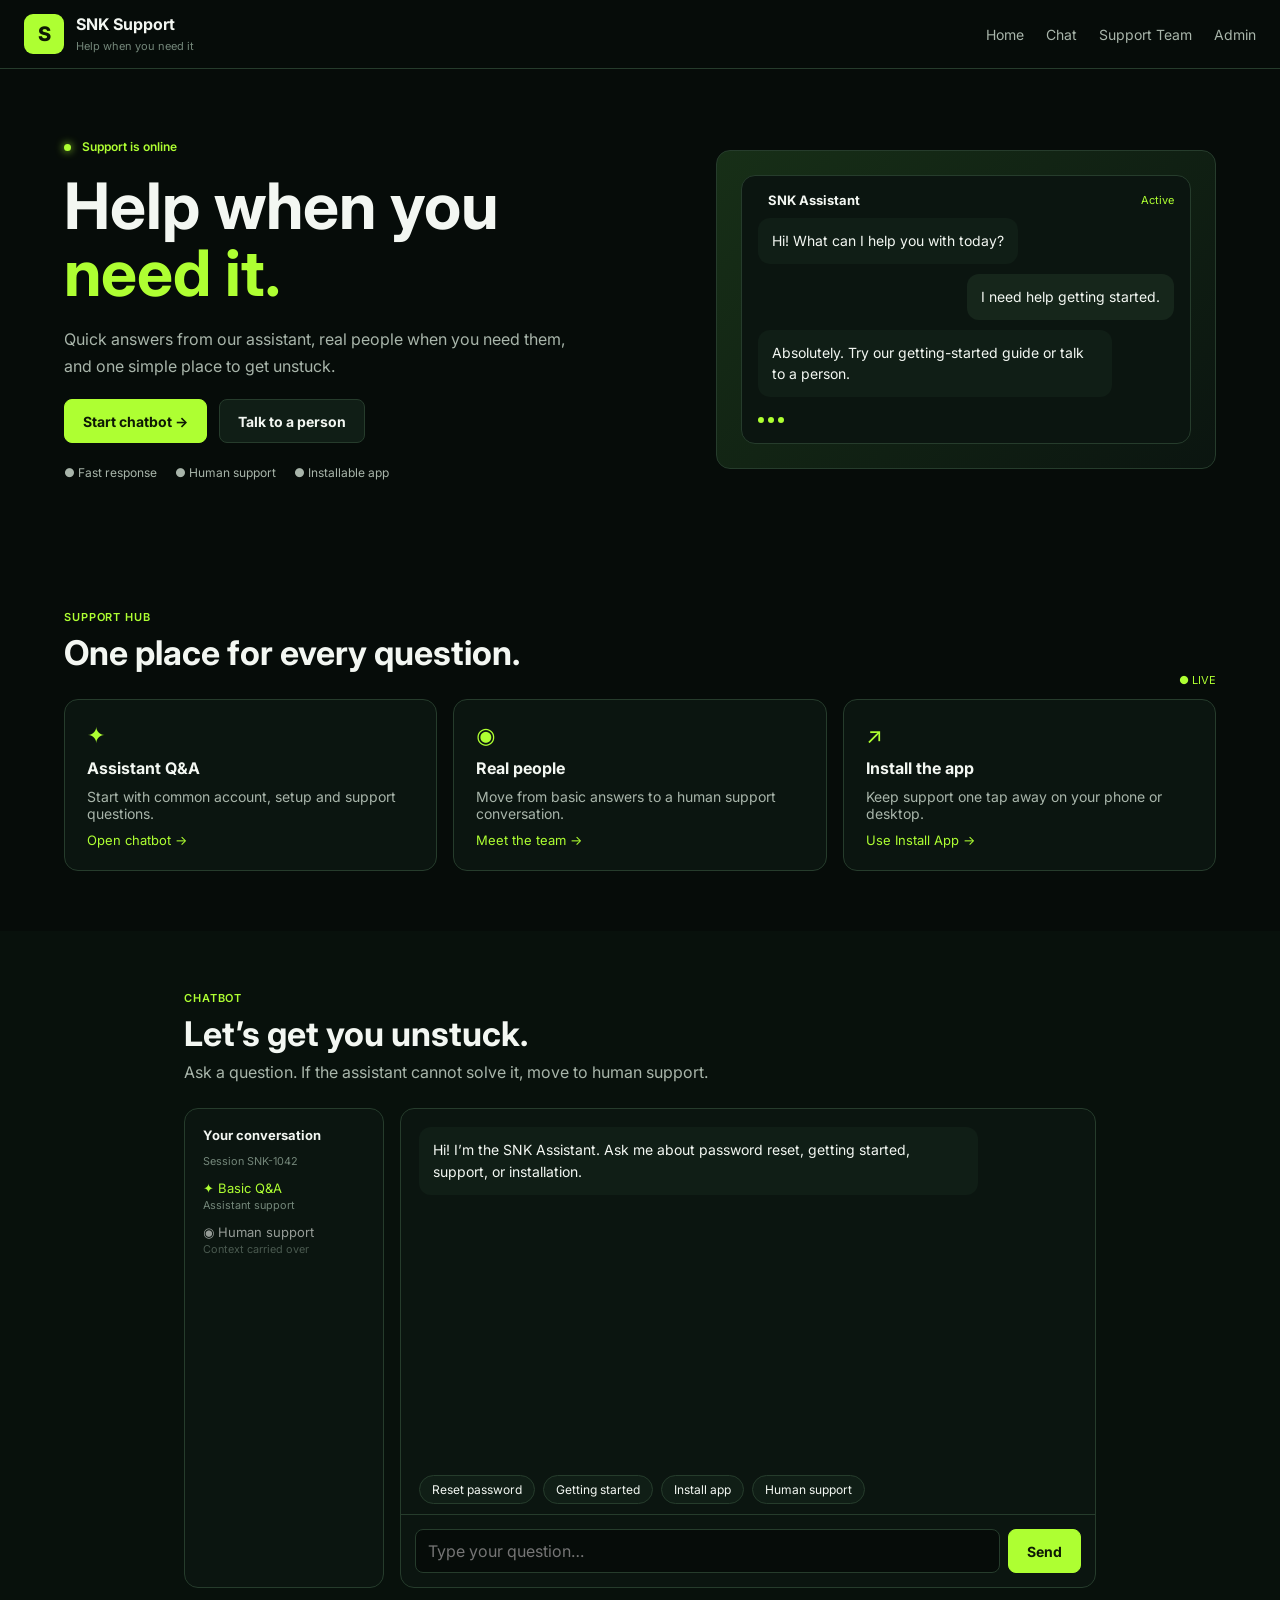
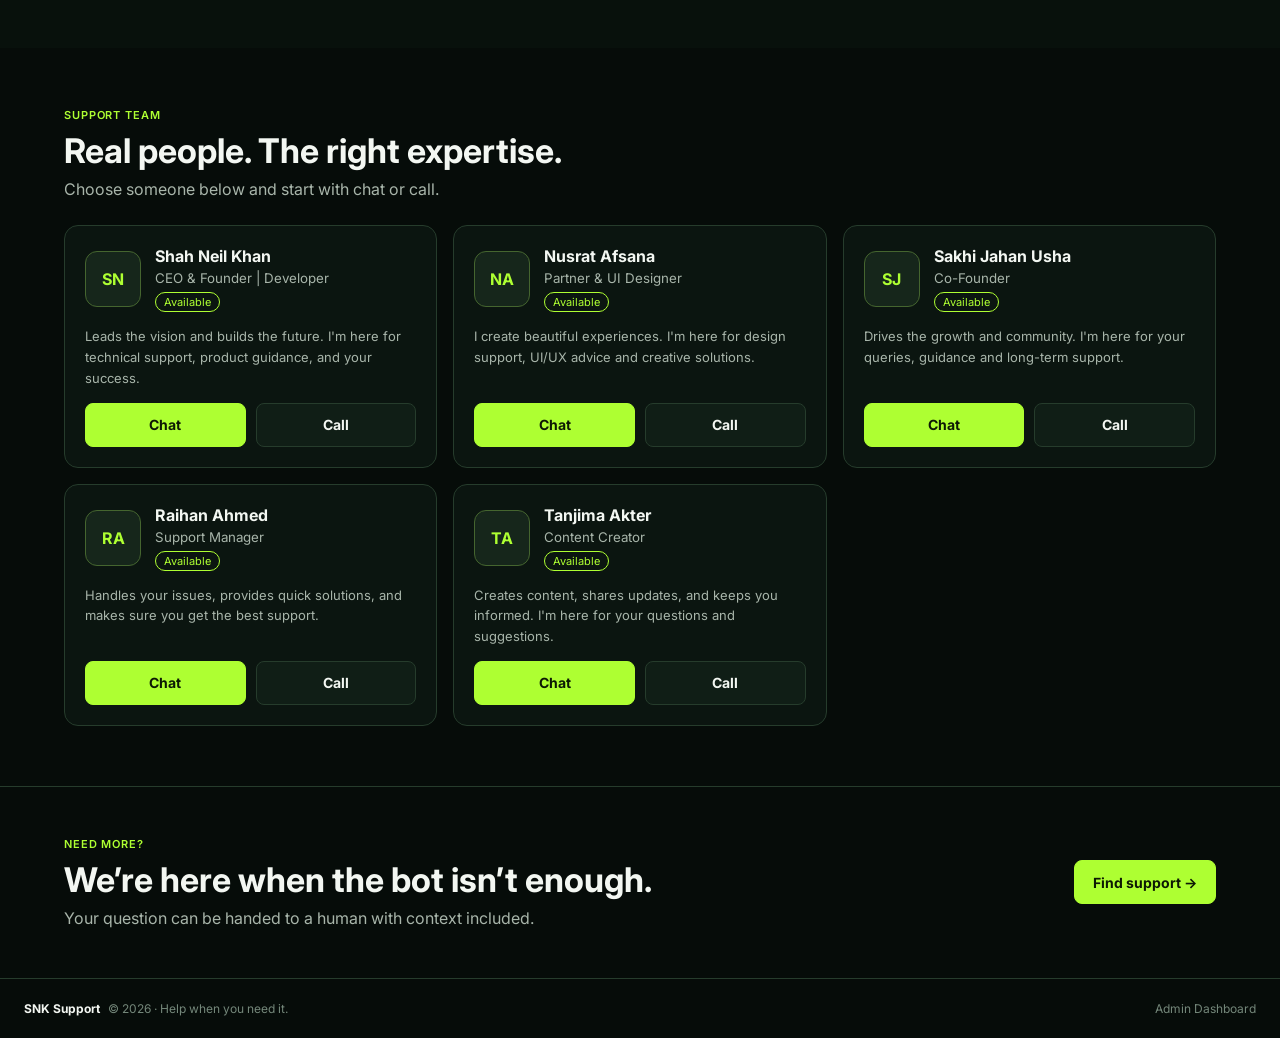
==== commit 68cfc154: "Add files via upload" ====
--- a/index.html
+++ b/index.html
@@ -10,7 +10,7 @@
 </head>
 <body>
 <div class="noise"></div>
-<header class="topbar"><a class="brand" href="#home"><span class="brand-mark" id="brandMark">S</span><span><b id="siteName">SNK Support</b><small id="siteTagline">Help when you need it</small></span></a><nav><a href="#home">Home</a><a href="#chat">Chat</a><a href="#team">Support Team</a><a href="admin/login.html">Admin</a></nav><button id="installBtn" class="btn ghost hidden">Install App</button></header>
+<header class="topbar"><a class="brand" href="#home"><span class="brand-mark" id="brandMark">S</span><span><b id="siteName">SNK Support</b><small id="siteTagline">Help when you need it</small></span></a><nav><a href="#home">Home</a><a href="#chat">Chat</a><a href="#team">Support Team</a><a href="admin/login.html">Admin</a></nav><a id="apkBtn" class="btn primary hidden" download>⬇ Download APK</a><button id="installBtn" class="btn ghost hidden">Install App</button></header>
 <main>
 <section class="hero page" id="home"><div class="wrap hero-grid"><div><div class="eyebrow"><i></i> Support is online</div><h1>Help when you<br><em>need it.</em></h1><p class="lead">Quick answers from our assistant, real people when you need them, and one simple place to get unstuck.</p><div class="actions"><a class="btn primary" href="#chat">Start chatbot →</a><a class="btn" href="#team">Talk to a person</a></div><div class="trust"><span>● Fast response</span><span>● Human support</span><span>● Installable app</span></div></div><div class="hero-card"><div class="orb"></div><div class="mini-window"><div class="window-head"><span></span><b>SNK Assistant</b><i>Active</i></div><div class="bubble bot">Hi! What can I help you with today?</div><div class="bubble user">I need help getting started.</div><div class="bubble bot">Absolutely. Try our getting-started guide or talk to a person.</div><div class="typing"><i></i><i></i><i></i></div></div></div></div></section>
 <section class="section"><div class="wrap"><div class="section-head"><div><span class="kicker">SUPPORT HUB</span><h2>One place for every question.</h2></div><span class="live-pill">● LIVE</span></div><div class="feature-grid"><a class="feature" href="#chat"><span class="iconbox">✦</span><b>Assistant Q&A</b><p>Start with common account, setup and support questions.</p><span>Open chatbot →</span></a><a class="feature" href="#team"><span class="iconbox">◉</span><b>Real people</b><p>Move from basic answers to a human support conversation.</p><span>Meet the team →</span></a><a class="feature" href="#team"><span class="iconbox">↗</span><b>Install the app</b><p>Keep support one tap away on your phone or desktop.</p><span>Use Install App →</span></a></div></div></section>
--- a/assets/css/style.css
+++ b/assets/css/style.css
@@ -1 +1,48 @@
-:root{--bg:#060c09;--panel:#0c1511;--panel2:#101c16;--line:#1c2b22;--text:#f2f7f3;--muted:#91a198;--lime:#aeff32;--lime2:#8be91b;--danger:#ff6d7d;--shadow:0 25px 80px rgba(0,0,0,.35)}*{box-sizing:border-box}html{scroll-behavior:smooth}body{margin:0;background:radial-gradient(circle at 80% 0%,#17331d 0,transparent 35%),var(--bg);color:var(--text);font:15px/1.65 Inter,system-ui,sans-serif}.noise{position:fixed;inset:0;pointer-events:none;opacity:.04;background-image:url("data:image/svg+xml,%3Csvg viewBox='0 0 160 160' xmlns='http://www.w3.org/2000/svg'%3E%3Cfilter id='n'%3E%3CfeTurbulence type='fractalNoise' baseFrequency='.9' numOctaves='2' stitchTiles='stitch'/%3E%3C/filter%3E%3Crect width='100%25' height='100%25' filter='url(%23n)'/%3E%3C/svg%3E")}.wrap{max-width:1180px;margin:auto;padding:0 24px}.narrow{max-width:1050px}.topbar{position:sticky;top:0;z-index:20;height:76px;padding:0 4%;display:flex;align-items:center;gap:28px;background:rgba(6,12,9,.82);backdrop-filter:blur(18px);border-bottom:1px solid rgba(255,255,255,.06)}.brand{display:flex;align-items:center;gap:11px;color:inherit;text-decoration:none;margin-right:auto}.brand-mark{display:grid;place-items:center;width:38px;height:38px;border:1px solid #31462f;border-radius:12px;color:var(--lime);font-weight:800;box-shadow:inset 0 0 25px #aeff3210}.brand small{display:block;color:var(--muted);font-size:10px}.topbar nav{display:flex;gap:22px}.topbar nav a,footer a{color:#b9c7bf;text-decoration:none;font-size:13px}.topbar nav a:hover,footer a:hover{color:var(--lime)}.btn{display:inline-flex;align-items:center;justify-content:center;border:1px solid #2b3b31;background:#101a15;color:var(--text);padding:11px 17px;border-radius:12px;text-decoration:none;font-weight:700;cursor:pointer}.btn.primary{background:var(--lime);color:#071006;border-color:var(--lime);box-shadow:0 12px 30px #aeff3220}.btn.ghost{padding:8px 12px;font-size:12px}.hidden{display:none!important}.hero{padding:110px 0 90px}.hero-grid{display:grid;grid-template-columns:1.1fr .9fr;gap:70px;align-items:center}.eyebrow,.kicker{font-size:11px;letter-spacing:.14em;color:var(--lime);font-weight:800}.eyebrow i{display:inline-block;width:7px;height:7px;border-radius:50%;background:var(--lime);box-shadow:0 0 14px var(--lime);margin-right:8px}h1{font-size:clamp(48px,7vw,84px);line-height:.98;letter-spacing:-.065em;margin:18px 0 22px}h1 em{font-style:normal;color:var(--lime)}h2{font-size:clamp(30px,4vw,46px);line-height:1.05;letter-spacing:-.04em;margin:8px 0 10px}.lead{max-width:590px;color:#aebcb4;font-size:18px}.actions{display:flex;gap:12px;margin:30px 0}.trust{display:flex;gap:20px;flex-wrap:wrap;color:#718178;font-size:11px}.hero-card{position:relative;min-height:430px;display:grid;place-items:center}.orb{position:absolute;width:350px;height:350px;border-radius:50%;background:radial-gradient(circle,#b7ff0030,transparent 65%);filter:blur(12px)}.mini-window{position:relative;width:min(420px,100%);padding:20px;border:1px solid #26372b;background:#0b130fdd;backdrop-filter:blur(15px);border-radius:24px;box-shadow:var(--shadow);transform:rotate(2deg)}.window-head{display:flex;align-items:center;gap:10px;border-bottom:1px solid var(--line);padding-bottom:15px}.window-head span{width:10px;height:10px;border-radius:50%;background:var(--lime)}.window-head b{font-size:13px;margin-right:auto}.window-head i{font-size:10px;color:var(--lime);font-style:normal}.bubble{max-width:80%;padding:12px 14px;border-radius:16px;margin:13px 0;font-size:13px}.bubble.bot{background:#121e17;border:1px solid #213128}.bubble.user{background:var(--lime);color:#091007;margin-left:auto}.typing{display:flex;gap:5px}.typing i{width:5px;height:5px;border-radius:50%;background:#627268}.section{padding:90px 0}.muted{background:#08100c;border-block:1px solid rgba(255,255,255,.04)}.section-head{display:flex;justify-content:space-between;align-items:end;gap:20px;margin-bottom:32px}.section-head p{color:var(--muted);margin:0;max-width:680px}.live-pill{font-size:10px;color:var(--lime);border:1px solid #39532b;border-radius:999px;padding:6px 10px}.feature-grid{display:grid;grid-template-columns:repeat(3,1fr);gap:14px}.feature,.panel,.team-card{background:linear-gradient(145deg,#0d1712,#09100d);border:1px solid var(--line);border-radius:20px}.feature{padding:28px;color:inherit;text-decoration:none;transition:.25s}.feature:hover,.team-card:hover{transform:translateY(-4px);border-color:#3a5630}.iconbox{display:grid;place-items:center;width:42px;height:42px;border-radius:13px;background:#162217;color:var(--lime);margin-bottom:30px}.feature b{font-size:17px}.feature p{color:var(--muted);min-height:52px}.feature span:last-child{color:var(--lime);font-size:12px;font-weight:700}.chat-layout{display:grid;grid-template-columns:260px 1fr;gap:15px}.panel{padding:20px}.side>small{display:block;color:#697970;margin:5px 0 22px}.step{display:flex;gap:10px;color:#637168;padding:13px 0;border-top:1px solid var(--line)}.step.active{color:var(--lime)}.step small{color:#697970}.chat{min-height:440px;display:flex;flex-direction:column}.messages{flex:1;overflow:auto}.suggestions{display:flex;gap:7px;flex-wrap:wrap;margin:15px 0}.suggestions button{background:#101b15;color:#aebdb3;border:1px solid #26382c;border-radius:999px;padding:7px 10px;cursor:pointer}.suggestions button:hover{color:var(--lime);border-color:#466438}form{display:flex;gap:8px}input{flex:1;background:#070d09;color:white;border:1px solid #26382c;border-radius:12px;padding:13px;outline:none}input:focus{border-color:#60863e}.team-grid{display:grid;grid-template-columns:repeat(5,1fr);gap:12px}.team-card{padding:18px}.avatar{width:58px;height:58px;border-radius:18px;display:grid;place-items:center;background:#19271b;color:var(--lime);font-size:18px;font-weight:800;margin-bottom:22px}.team-card h3{font-size:15px;margin:0}.team-card p{color:var(--muted);font-size:12px;min-height:58px}.role{color:#6f8177;font-size:10px;text-transform:uppercase;letter-spacing:.08em}.card-actions{display:flex;gap:7px;margin-top:15px}.card-actions a{flex:1;text-align:center;padding:8px;border-radius:9px;background:#142018;color:#d8e2dc;text-decoration:none;font-size:11px}.card-actions a:first-child{color:#071006;background:var(--lime)}.cta{padding:70px 0}.cta-inner{padding:35px;border:1px solid #2c442d;border-radius:25px;background:linear-gradient(110deg,#101b13,#0a120d);display:flex;align-items:center;justify-content:space-between;gap:25px}footer{border-top:1px solid var(--line);padding:28px 4%;display:flex;justify-content:space-between;color:#68766f;font-size:11px}footer b{color:#aebcb3;margin-right:12px}@media(max-width:900px){.hero-grid{grid-template-columns:1fr}.hero{padding-top:70px}.feature-grid{grid-template-columns:1fr}.team-grid{grid-template-columns:repeat(2,1fr)}.chat-layout{grid-template-columns:1fr}.topbar nav{display:none}}@media(max-width:540px){.wrap{padding:0 16px}.topbar{height:65px;padding:0 16px}.topbar .ghost{display:none}h1{font-size:52px}.actions{flex-direction:column}.team-grid{grid-template-columns:1fr 1fr}.cta-inner{align-items:flex-start;flex-direction:column}footer{flex-direction:column;gap:12px}}
+:root{--bg:#060c09;--panel:#0b1510;--p2:#101e16;--line:#263c2c;--la:#45652f;--lime:#aeff32;--lb:#192d0c;--text:#f3f7f2;--muted:#a8b5aa;--dim:#74877a;--bt:#0d1904}
+*{box-sizing:border-box;margin:0;padding:0}html{scroll-behavior:smooth}
+body{background:var(--bg);color:var(--text);font-family:Inter,system-ui,sans-serif;-webkit-font-smoothing:antialiased;min-height:100vh}
+a{color:inherit;text-decoration:none}button,input,textarea{font:inherit;color:inherit}button{cursor:pointer}.hidden{display:none!important}
+.wrap{max-width:1200px;margin:0 auto;padding:0 24px}.narrow{max-width:960px;margin:0 auto;padding:0 24px}
+.topbar{position:sticky;top:0;z-index:20;display:flex;align-items:center;justify-content:space-between;gap:12px;padding:14px 24px;background:var(--bg);border-bottom:1px solid var(--line)}
+.brand{display:flex;align-items:center;gap:12px}.brand b{display:block}.brand small{color:var(--dim);font-size:11px}
+.brand-mark{width:40px;height:40px;border-radius:9px;background:var(--lime);color:var(--bt);font-weight:800;font-size:20px;display:flex;align-items:center;justify-content:center;overflow:hidden}
+.brand-mark img,.av img{width:100%;height:100%;object-fit:cover}
+nav{display:flex;gap:22px;font-size:14px;color:var(--muted)}nav a:hover{color:var(--lime)}
+.btn{height:44px;padding:0 18px;border-radius:8px;border:1px solid var(--line);background:var(--p2);font-weight:700;font-size:14px;display:inline-flex;align-items:center;justify-content:center;transition:.15s}
+.btn:hover{border-color:var(--la)}.btn.primary{background:var(--lime);border-color:var(--lime);color:var(--bt)}.btn.ghost{background:none}.btn.sm{height:34px;padding:0 12px;font-size:12px}.btn.danger{color:#ff8a8a}
+.hero{padding:70px 0}.hero-grid{display:grid;grid-template-columns:1.1fr .9fr;gap:40px;align-items:center}
+.eyebrow{color:var(--lime);font-size:12px;font-weight:600;margin-bottom:18px}.eyebrow i{display:inline-block;width:7px;height:7px;border-radius:50%;background:var(--lime);margin-right:8px;box-shadow:0 0 8px var(--lime)}
+h1{font-size:clamp(40px,6vw,64px);line-height:1.05}h1 em{font-style:normal;color:var(--lime)}h2{font-size:clamp(24px,3.5vw,34px)}
+.lead{color:var(--muted);line-height:1.65;margin:20px 0;max-width:520px}.actions{display:flex;gap:12px;flex-wrap:wrap}
+.trust{display:flex;gap:18px;flex-wrap:wrap;margin-top:22px;color:var(--muted);font-size:12px}
+.hero-card,.mini-window,.panel,.feature{background:var(--panel);border:1px solid var(--line);border-radius:14px}
+.hero-card{padding:24px;background:linear-gradient(135deg,#172f17,#0b1510)}.mini-window{padding:16px;display:flex;flex-direction:column;gap:10px}
+.window-head{display:flex;gap:10px;align-items:center;font-size:13px}.window-head i{margin-left:auto;color:var(--lime);font-style:normal;font-size:11px}
+.bubble{padding:12px 14px;border-radius:12px;font-size:14px;line-height:1.55;max-width:85%;white-space:pre-line}
+.bubble.bot{background:var(--p2);align-self:flex-start}.bubble.user{background:#16261b;align-self:flex-end}
+.typing i{display:inline-block;width:6px;height:6px;margin-right:4px;border-radius:50%;background:var(--lime);animation:p 1.2s infinite}@keyframes p{50%{opacity:.25}}
+.section{padding:60px 0}.muted{background:#08110c}.section-head{margin-bottom:26px}.section-head p{color:var(--muted);margin-top:8px}
+.kicker{color:var(--lime);font-size:11px;font-weight:600;letter-spacing:.08em;display:block;margin-bottom:8px}.live-pill{float:right;color:var(--lime);font-size:11px}
+.feature-grid{display:grid;grid-template-columns:repeat(3,1fr);gap:16px}.feature{padding:22px;display:flex;flex-direction:column;gap:10px}.feature p{color:var(--muted);font-size:14px}.feature>span:last-child{color:var(--lime);font-size:13px}.iconbox{color:var(--lime);font-size:22px}
+.chat-layout{display:grid;grid-template-columns:200px 1fr;gap:16px}.side{padding:18px;display:flex;flex-direction:column;gap:12px;font-size:13px}.side small{color:var(--dim)}.step{opacity:.6}.step.active{opacity:1;color:var(--lime)}
+.chat{display:flex;flex-direction:column;height:480px}.messages{flex:1;overflow:auto;padding:18px;display:flex;flex-direction:column;gap:10px}
+.suggestions{display:flex;gap:8px;flex-wrap:wrap;padding:0 18px 10px}.suggestions button{background:var(--p2);border:1px solid var(--line);border-radius:20px;padding:6px 12px;font-size:12px}.suggestions button:hover{border-color:var(--lime)}
+#chatForm,#dForm,#rForm{display:flex;gap:8px;padding:14px;border-top:1px solid var(--line)}
+input,textarea,select{background:var(--bg);border:1px solid var(--line);border-radius:8px;padding:11px 12px;outline:0;width:100%}input:focus,textarea:focus{border-color:var(--la)}
+.team-grid{display:grid;grid-template-columns:repeat(auto-fill,minmax(280px,1fr));gap:16px}.tm{padding:20px;display:flex;flex-direction:column;gap:14px}.tm p{color:var(--muted);font-size:13px;line-height:1.6;flex:1}
+.tm-id{display:flex;gap:14px;align-items:center}.tm-id small{display:block;color:var(--muted);margin-top:4px}.two{display:flex;gap:10px}.two .btn{flex:1}
+.av{width:56px;height:56px;border-radius:12px;background:#16261b;border:1px solid var(--la);color:var(--lime);font-weight:700;display:flex;align-items:center;justify-content:center;overflow:hidden;flex-shrink:0}
+.cta{padding:50px 0;border-top:1px solid var(--line)}.cta-inner{display:flex;justify-content:space-between;gap:20px;align-items:center;flex-wrap:wrap}.cta p{color:var(--muted);margin-top:8px}
+footer{border-top:1px solid var(--line);padding:22px 24px;display:flex;justify-content:space-between;gap:12px;flex-wrap:wrap;font-size:12px;color:var(--dim)}footer b{margin-right:8px;color:var(--text)}
+dialog{margin:auto;width:min(440px,94vw);background:var(--panel);color:var(--text);border:1px solid var(--la);border-radius:14px}dialog::backdrop{background:#000a}
+.dh{display:flex;justify-content:space-between;align-items:center;padding:14px}.dmsgs{height:300px;overflow:auto;padding:14px;display:flex;flex-direction:column;gap:8px}
+@media(max-width:800px){.hero-grid,.feature-grid,.chat-layout{grid-template-columns:1fr}nav{display:none}.side{display:none}}
+.adm{display:grid;grid-template-columns:210px 1fr;min-height:100vh}.adm aside{background:var(--panel);border-right:1px solid var(--line);padding:18px;display:flex;flex-direction:column;gap:6px}
+.adm aside a{padding:10px 12px;border-radius:8px;color:var(--muted);font-size:14px;white-space:nowrap}.adm aside a.on,.adm aside a:hover{background:var(--lb);color:var(--lime)}
+.adm main{padding:28px;max-width:900px}.adm h2{margin-bottom:18px}.card{padding:18px;margin-bottom:14px;background:var(--panel);border:1px solid var(--line);border-radius:12px}
+.stats{display:grid;grid-template-columns:repeat(auto-fit,minmax(150px,1fr));gap:12px}.stats b{font-size:30px;color:var(--lime);display:block}
+label{display:block;font-size:12px;color:var(--muted);margin:12px 0 5px}.item{display:flex;align-items:center;gap:12px;padding:12px 0;border-bottom:1px solid var(--line)}.item>div:nth-child(2),.item>div:first-child:not(.av){flex:1;min-width:0}.item small{color:var(--muted);display:block}
+.logo-prev{width:72px;height:72px;border-radius:12px;background:var(--lime);color:var(--bt);display:flex;align-items:center;justify-content:center;font-size:30px;font-weight:800;overflow:hidden}
+.banner{background:var(--lb);border:1px solid var(--la);border-radius:10px;padding:12px;font-size:13px;margin-bottom:16px}.login{max-width:380px;margin:12vh auto;padding:0 20px}
+@media(max-width:800px){.adm{grid-template-columns:1fr}.adm aside{flex-direction:row;overflow:auto;border:0;border-bottom:1px solid var(--line)}}
+.st{display:inline-block;margin-top:6px;font-size:11px;color:var(--c);border:1px solid var(--c);border-radius:20px;padding:2px 8px}.btn:disabled{opacity:.35;cursor:not-allowed}.topbar>a.btn,.topbar>button.btn{margin-left:auto}
